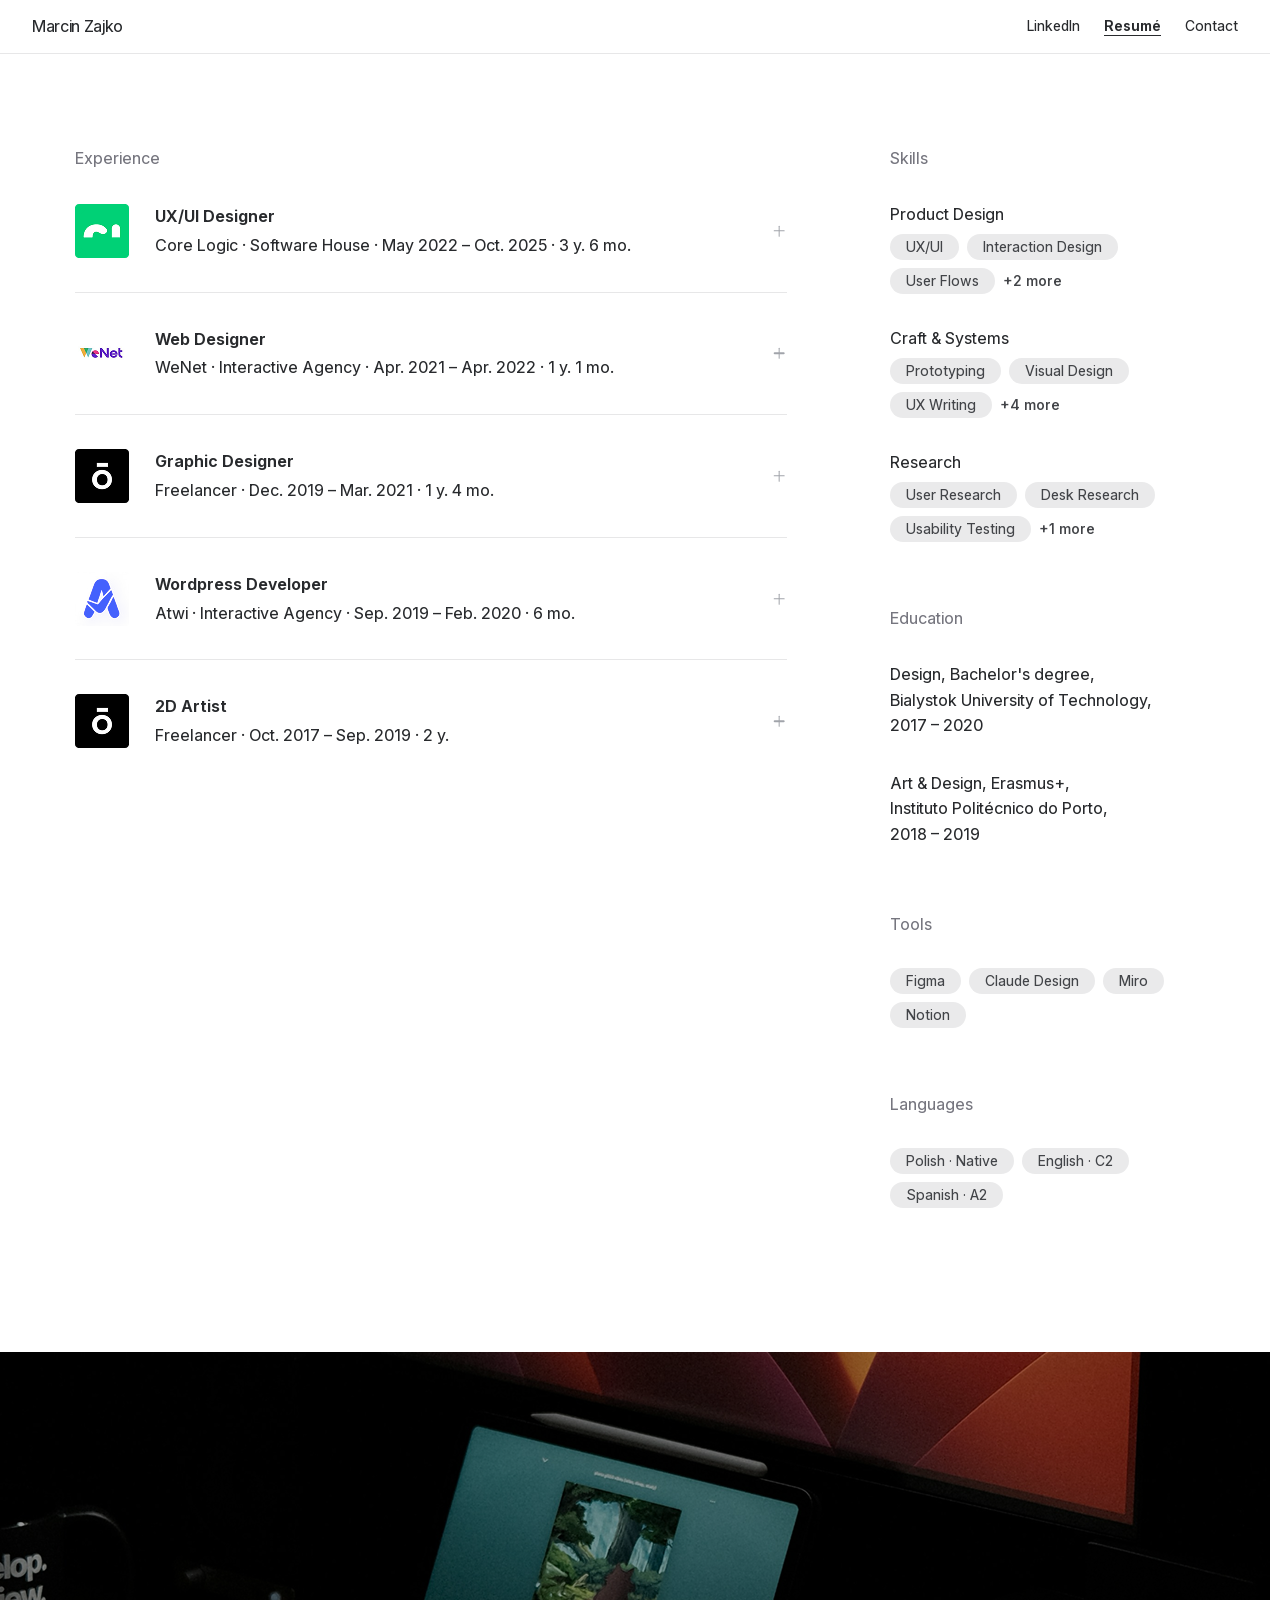
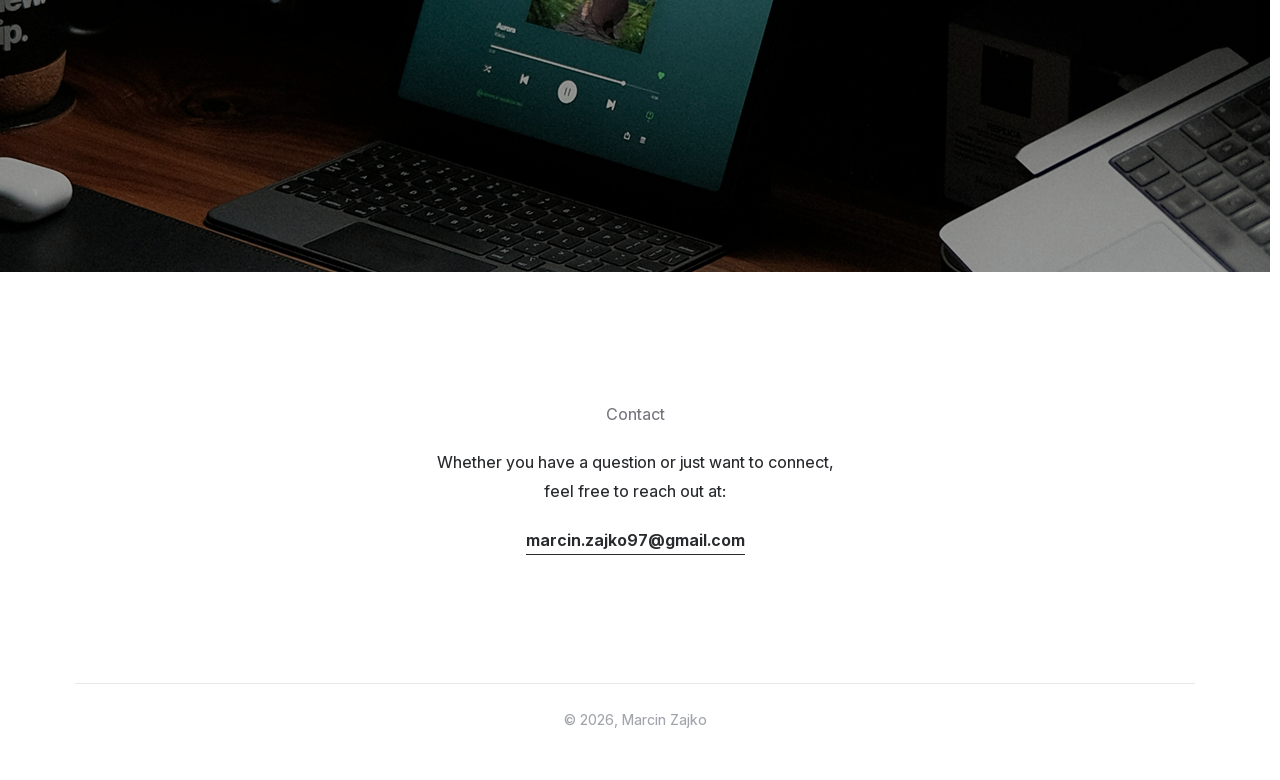
==== resume.html @ 35d675dc "Update navigation and responsive layouts" ====
<!DOCTYPE html>
<html lang="en">
<head>
  <meta charset="UTF-8">
  <meta name="viewport" content="width=device-width, initial-scale=1.0">

  <meta
    name="description"
    content="Experience, skills, and education of Marcin Zajko, UI/UX Designer."
  >

  <title>Resumé | Marcin Zajko</title>

  <link rel="icon" href="assets/favicon/favicon.svg" type="image/svg+xml">
  <link
    rel="preload"
    href="assets/fonts/Inter-Variable.woff2"
    as="font"
    type="font/woff2"
    crossorigin
  >
  <link rel="stylesheet" href="css/styles.css">
</head>

<body class="resume-page">
  <header class="site-header">
    <a class="site-logo" href="index.html">Marcin Zajko</a>

    <button class="site-navigation-toggle" type="button" aria-expanded="false" aria-controls="primary-navigation" aria-label="Open navigation">
      <span aria-hidden="true"></span>
    </button>

    <nav class="site-navigation" id="primary-navigation" aria-label="Main navigation">
      <ul>
        <li>
          <a href="https://www.linkedin.com/in/marcin-zajko-0b20991ba/" target="_blank" rel="noopener">
            <span class="site-navigation__icon site-navigation__icon--external" aria-hidden="true"></span>
            LinkedIn
          </a>
        </li>
        <li>
          <a href="resume.html" aria-current="page">Resumé</a>
        </li>
        <li>
          <a href="#contact">
            Contact
          </a>
        </li>
      </ul>
    </nav>
  </header>

  <main>
    <section class="resume" aria-labelledby="experience-heading">
      <div class="resume__experience">
        <h1 class="resume__section-title" id="experience-heading">Experience</h1>

        <ol class="experience-list">
          <li class="experience-item">
            <button class="experience-item__summary" type="button" aria-expanded="false" aria-controls="experience-corelogic">
              <img class="experience-item__logo" src="assets/images/resume/logo_corelogic.png" alt="" width="54" height="54" aria-hidden="true">
              <span class="experience-item__heading">
                <span class="experience-item__title">UX/UI Designer</span>
                <span class="experience-item__meta">
                  <span>Core Logic ·</span>
                  <span>Software House ·</span>
                  <span>May 2022 –</span>
                  <span>Oct. 2025 ·</span>
                  <span>3 y. 6 mo.</span>
                </span>
              </span>
              <span class="experience-item__toggle-icon" aria-hidden="true"></span>
            </button>
            <div class="experience-item__panel" id="experience-corelogic" hidden>
              <div class="experience-item__panel-content">
                <ul>
                  <li>Designing wireframes, prototypes, user flows based on the requirements.</li>
                  <li>Studying and analysing the behaviour of the users, collecting feedback to find the best areas to improve.</li>
                  <li>Creating, developing and maintaining design systems.</li>
                  <li>Working closely with development team.</li>
                  <li>Consulting projects with product owners and stakeholders.</li>
                </ul>
                <p><span>Apps:</span> Traficar, Express Car Rental, Core Insurance, Tennisphere, SellTool Lite, Core Sharing Business and more</p>
              </div>
            </div>
          </li>
          <li class="experience-item">
            <button class="experience-item__summary" type="button" aria-expanded="false" aria-controls="experience-wenet">
              <img class="experience-item__logo" src="assets/images/resume/logo_wenet.png" alt="" width="54" height="54" aria-hidden="true">
              <span class="experience-item__heading">
                <span class="experience-item__title">Web Designer</span>
                <span class="experience-item__meta">
                  <span>WeNet ·</span>
                  <span>Interactive Agency ·</span>
                  <span>Apr. 2021 –</span>
                  <span>Apr. 2022 ·</span>
                  <span>1 y. 1 mo.</span>
                </span>
              </span>
              <span class="experience-item__toggle-icon" aria-hidden="true"></span>
            </button>
            <div class="experience-item__panel" id="experience-wenet" hidden>
              <div class="experience-item__panel-content">
                <ul>
                  <li>Designing website wireframes and layouts based on client briefs.</li>
                  <li>Creating visual assets and preparing design files for the development team.</li>
                  <li>Collaborating with developers during implementation to ensure consistency across styles, components, and visual elements.</li>
                </ul>
              </div>
            </div>
          </li>
          <li class="experience-item">
            <button class="experience-item__summary" type="button" aria-expanded="false" aria-controls="experience-graphic">
              <img class="experience-item__logo" src="assets/images/resume/logo_freelance.png" alt="" width="54" height="54" aria-hidden="true">
              <span class="experience-item__heading">
                <span class="experience-item__title">Graphic Designer</span>
                <span class="experience-item__meta">
                  <span>Freelancer ·</span>
                  <span>Dec. 2019 –</span>
                  <span>Mar. 2021 ·</span>
                  <span>1 y. 4 mo.</span>
                </span>
              </span>
              <span class="experience-item__toggle-icon" aria-hidden="true"></span>
            </button>
            <div class="experience-item__panel" id="experience-graphic" hidden>
              <div class="experience-item__panel-content">
                <ul>
                  <li>Designing website wireframes, visual identities, and marketing materials for clients.</li>
                  <li>Translating client requirements into creative and functional design solutions.</li>
                  <li>Presenting design concepts, gathering feedback, and refining final deliverables.</li>
                </ul>
                <p><span>Clients:</span> Adcraft, Only Comfort, Elmax, Untype, Better Vision Agency, ESN and more</p>
              </div>
            </div>
          </li>
          <li class="experience-item">
            <button class="experience-item__summary" type="button" aria-expanded="false" aria-controls="experience-wordpress">
              <img class="experience-item__logo" src="assets/images/resume/logo_atwi.png" alt="" width="54" height="54" aria-hidden="true">
              <span class="experience-item__heading">
                <span class="experience-item__title">Wordpress Developer</span>
                <span class="experience-item__meta">
                  <span>Atwi ·</span>
                  <span>Interactive Agency ·</span>
                  <span>Sep. 2019 –</span>
                  <span>Feb. 2020 ·</span>
                  <span>6 mo.</span>
                </span>
              </span>
              <span class="experience-item__toggle-icon" aria-hidden="true"></span>
            </button>
            <div class="experience-item__panel" id="experience-wordpress" hidden>
              <div class="experience-item__panel-content">
                <ul>
                  <li>Designing and developing responsive websites using WordPress.</li>
                  <li>Customizing website layouts and functionality based on project requirements.</li>
                  <li>Collaborating with team members to deliver functional and visually consistent websites.</li>
                </ul>
              </div>
            </div>
          </li>
          <li class="experience-item">
            <button class="experience-item__summary" type="button" aria-expanded="false" aria-controls="experience-artist">
              <img class="experience-item__logo" src="assets/images/resume/logo_freelance.png" alt="" width="54" height="54" aria-hidden="true">
              <span class="experience-item__heading">
                <span class="experience-item__title">2D Artist</span>
                <span class="experience-item__meta">
                  <span>Freelancer ·</span>
                  <span>Oct. 2017 –</span>
                  <span>Sep. 2019 ·</span>
                  <span>2 y.</span>
                </span>
              </span>
              <span class="experience-item__toggle-icon" aria-hidden="true"></span>
            </button>
            <div class="experience-item__panel" id="experience-artist" hidden>
              <div class="experience-item__panel-content">
                <ul>
                  <li>Creating 2D illustrations and visual assets from initial concepts to final artwork.</li>
                  <li>Working directly with clients to understand project requirements and creative direction.</li>
                  <li>Presenting concepts, collecting feedback, and refining artwork throughout the creative process.</li>
                </ul>
                <p><span>Clients:</span> PARRO Super rockets, Bajkowa.TV and more</p>
              </div>
            </div>
          </li>
        </ol>
      </div>

      <aside class="resume__sidebar" aria-label="Professional details">
        <section>
          <h2 class="resume__section-title">Skills</h2>

          <div class="resume__skill-group">
            <h3>Product Design</h3>
            <ul class="tag-list">
              <li>UX/UI</li>
              <li>Interaction Design</li>
              <li>User Flows</li>
              <li id="product-design-more-1" hidden>Journey Mapping</li>
              <li id="product-design-more-2" hidden>Multi-Platform Design</li>
              <li class="tag-list__more">
                <button
                  type="button"
                  aria-expanded="false"
                  aria-controls="product-design-more-1 product-design-more-2"
                >+2 more</button>
              </li>
            </ul>
          </div>

          <div class="resume__skill-group">
            <h3>Craft &amp; Systems</h3>
            <ul class="tag-list">
              <li>Prototyping</li>
              <li>Visual Design</li>
              <li>UX Writing</li>
              <li id="craft-systems-more-1" hidden>Accessibility</li>
              <li id="craft-systems-more-2" hidden>Information Architecture</li>
              <li id="craft-systems-more-3" hidden>Design Systems</li>
              <li id="craft-systems-more-4" hidden>AI-Assisted Design</li>
              <li class="tag-list__more">
                <button
                  type="button"
                  aria-expanded="false"
                  aria-controls="craft-systems-more-1 craft-systems-more-2 craft-systems-more-3 craft-systems-more-4"
                >+4 more</button>
              </li>
            </ul>
          </div>

          <div class="resume__skill-group">
            <h3>Research</h3>
            <ul class="tag-list">
              <li>User Research</li>
              <li>Desk Research</li>
              <li>Usability Testing</li>
              <li id="research-more-1" hidden>A/B Testing</li>
              <li class="tag-list__more">
                <button
                  type="button"
                  aria-expanded="false"
                  aria-controls="research-more-1"
                >+1 more</button>
              </li>
            </ul>
          </div>
        </section>

        <section>
          <h2 class="resume__section-title">Education</h2>
          <p>Design, Bachelor's degree,<br>Bialystok University of Technology,<br>2017 – 2020</p>
          <p>Art &amp; Design, Erasmus+,<br>Instituto Politécnico do Porto,<br>2018 – 2019</p>
        </section>

        <section>
          <h2 class="resume__section-title">Tools</h2>
          <ul class="tag-list">
            <li>Figma</li>
            <li>Claude Design</li>
            <li>Miro</li>
            <li>Notion</li>
          </ul>
        </section>

        <section>
          <h2 class="resume__section-title">Languages</h2>
          <ul class="tag-list">
            <li>Polish · Native</li>
            <li>English · C2</li>
            <li>Spanish · A2</li>
          </ul>
        </section>
      </aside>
    </section>

    <figure class="resume-image">
      <img
        src="assets/images/resume/img_resume.png"
        alt="Designer workspace with a tablet and laptop"
        width="1920"
        height="520"
        loading="lazy"
      >
    </figure>

    <section class="contact" id="contact" aria-labelledby="contact-heading">
      <p class="contact__label" id="contact-heading">Contact</p>
      <p>Whether you have a question or just want to connect, feel free to reach out at:</p>
      <a href="mailto:marcin.zajko97@gmail.com">marcin.zajko97@gmail.com</a>
    </section>
  </main>

  <footer class="site-footer">
    <p>© 2026, Marcin Zajko</p>
  </footer>

  <script src="js/main.js" defer></script>
</body>
</html>
---- css/styles.css ----
@import "reset.css";
@import "font.css";
@import "variables.css";

html {
  font-family: var(--font-family-sans);
  scroll-behavior: smooth;
  scrollbar-gutter: stable;
  scrollbar-color: var(--scrollbar-thumb) var(--scrollbar-track);
  scrollbar-width: thin;
}

html::-webkit-scrollbar {
  width: 6px;
}

html::-webkit-scrollbar:hover {
  width: 8px;
}

html::-webkit-scrollbar-track {
  background: var(--scrollbar-track);
}

html::-webkit-scrollbar-thumb {
  background: var(--scrollbar-thumb);
}

html::-webkit-scrollbar-button {
  display: none;
  width: 0;
  height: 0;
}

body {
  font-size: var(--size-16);
  font-weight: var(--font-weight-regular);
  line-height: 1.80;
  color: var(--ink);
  background: var(--white);
  -webkit-font-smoothing: antialiased;
}

p {
  font-weight: var(--font-weight-paragraph);
}

strong {
  font-weight: var(--font-weight-bold);
}

@media (min-width: 1200px) {
  body {
    zoom: 1;
  }
}

a:focus-visible {
  outline: var(--size-3) solid var(--black);
  outline-offset: var(--size-4);
  border-radius: 2px;
}

.site-header {
  position: sticky;
  top: 0;
  z-index: 10;
  display: flex;
  align-items: center;
  justify-content: space-between;
  min-height: 54px;
  padding: var(--size-12) var(--size-32);
  border-bottom: var(--size-1) solid var(--line);
  background: var(--header-background);
  transition: transform 250ms ease-in-out;
}

.site-header.is-scroll-hidden {
  transform: translateY(-100%);
}

.site-header.is-scroll-visible {
  transform: translateY(0);
}

.site-logo {
  font-weight: var(--font-weight-regular);
  letter-spacing: -0.02em;
}

.site-navigation-toggle {
  display: none;
  place-items: center end;
  width: var(--size-40);
  height: var(--size-40);
  padding: 0;
  border: 0;
  color: var(--resume-tag-text);
  background: transparent;
  cursor: pointer;
}

.site-navigation-toggle > span {
  width: var(--size-16);
  height: var(--size-16);
  background: currentColor;
  transform: rotate(0deg);
  transform-origin: center;
  mask: url("../assets/icons/icon_hamburger.svg") center / contain no-repeat;
  -webkit-mask: url("../assets/icons/icon_hamburger.svg") center / contain no-repeat;
  transition: transform 280ms cubic-bezier(0.34, 1.35, 0.64, 1);
}

.site-navigation-toggle[aria-expanded="true"] > span {
  transform: rotate(180deg);
  mask-image: url("../assets/icons/icon_cancel.svg");
  -webkit-mask-image: url("../assets/icons/icon_cancel.svg");
}

.site-navigation-toggle:focus-visible {
  outline: var(--size-3) solid currentColor;
  outline-offset: var(--size-4);
  border-radius: var(--size-4);
}

.site-navigation ul,
.project-details {
  display: flex;
  flex-wrap: wrap;
  gap: 8px var(--size-24);
  padding: 0;
  margin: 0;
  list-style: none;
}

.site-navigation ul,
.site-navigation li {
  align-items: center;
}

.site-navigation li {
  display: flex;
}

.site-navigation a {
  position: relative;
  display: inline-flex;
  align-items: center;
  min-height: 23px;
  color: var(--ink);
  font-size: var(--size-14);
  font-weight: var(--font-weight-regular);
  line-height: 1.6;
  transition: color 180ms ease;
}

.site-navigation__icon {
  position: absolute;
  top: 50%;
  left: 0;
  width: var(--size-16);
  height: var(--size-16);
  background: currentColor;
  opacity: 0;
  transform: translate(6px, -50%);
  transition:
    opacity 200ms ease,
    transform 200ms ease;
}

.site-navigation a:has(.site-navigation__icon) {
  padding-left: 22px;
}

.site-navigation__icon--external {
  background: currentColor;
  mask: url("../assets/icons/icon_external.svg") center / contain no-repeat;
  -webkit-mask: url("../assets/icons/icon_external.svg") center / contain no-repeat;
}

.site-navigation a:focus-visible .site-navigation__icon {
  opacity: 1;
  transform: translate(0, -50%);
}

@media (hover: hover) and (pointer: fine) {
  .site-navigation a:hover .site-navigation__icon {
    opacity: 1;
    transform: translate(0, -50%);
  }

  .site-navigation:has(a:hover) a:not(:hover) {
    color: var(--resume-tag-text);
  }

  .case-study-page .site-navigation:has(a:hover) a:not(:hover) {
    color: var(--text-on-color-muted);
  }
}

.site-navigation a:hover {
  color: var(--black);
}

.site-navigation a[aria-current="page"] {
  font-weight: var(--font-weight-medium);
  text-decoration: underline;
  text-decoration-thickness: var(--size-1);
  text-underline-offset: var(--size-4);
}

.case-study-page .site-header {
  position: fixed;
  top: 0;
  left: 0;
  width: 100%;
  border-bottom-color: var(--line-on-color);
  color: var(--white);
  background: transparent;
}

.case-study-page .site-header.is-scroll-nav {
  background: var(--project-navigation);
}

.case-study-page .site-header.is-scroll-nav.is-scroll-hero {
  background: transparent;
}

.case-study-page .site-navigation-toggle {
  color: var(--white);
}

.case-study-page .site-navigation a,
.case-study-page .site-navigation a:hover {
  color: var(--white);
}

.case-study-page .site-header a:focus-visible {
  outline-color: var(--black);
}

.about {
  display: grid;
  grid-template-columns: minmax(0, 1.15fr) minmax(280px, 0.85fr);
  align-items: center;
  gap: clamp(var(--size-40), 8vw, var(--size-112));
  width: min(var(--content-width), calc(100% - var(--size-48)));
  height: 748px;
  margin: 0 auto;
  padding: var(--size-96) 0;
}

.about__content {
  max-width: 480px;
}

.about h1 {
  margin-bottom: var(--size-32);
  font-size: clamp(44px, 7vw, 80px);
  line-height: 1.02;
  letter-spacing: -0.055em;
}

.about__content p {
  margin-bottom: var(--size-18);
}

.about__lead {
  font-size: clamp(var(--size-20), 2.3vw, 26px);
  line-height: 1.45;
  letter-spacing: -0.025em;
}

.about__image {
  justify-self: end;
  height: 556px;
  max-width: 424px;
}

.about__image img {
  width: 100%;
  height: 100%;
  object-fit: cover;
}

.resume {
  display: grid;
  grid-template-columns: minmax(0, 2.1fr) minmax(240px, 0.9fr);
  gap: clamp(var(--size-64), 8vw, var(--size-112));
  width: min(var(--content-width), calc(100% - var(--size-48)));
  margin: 0 auto;
  padding: 92px 0 144px;
}

.resume__section-title {
  margin-bottom: var(--size-32);
  color: var(--label);
  font-size: var(--size-16);
  font-weight: var(--font-weight-regular);
  line-height: 1.5;
}

.experience-list,
.tag-list {
  padding: 0;
  margin: 0;
  list-style: none;
}

.resume__experience > .resume__section-title {
  margin-bottom: 0;
}

.experience-item {
  border-bottom: var(--size-1) solid var(--line);
}

.experience-item:last-child {
  border-bottom: 0;
}

.experience-item__summary {
  display: grid;
  grid-template-columns: var(--size-56) minmax(0, 1fr) var(--size-16);
  align-items: center;
  gap: var(--size-24);
  width: 100%;
  padding: var(--size-32) 0;
  border: 0;
  color: var(--ink);
  background: transparent;
  font: inherit;
  text-align: left;
  cursor: pointer;
}

.experience-item__summary[aria-expanded="true"] {
  padding-bottom: 0;
}

.experience-item__summary:focus-visible {
  outline: var(--size-3) solid var(--black);
  outline-offset: var(--size-4);
}

.experience-item__heading,
.experience-item__heading > span {
  display: block;
}

.experience-item__heading {
  transition: color 180ms ease, transform 100ms cubic-bezier(0.4, 0, 1, 1);
}

.experience-item__title {
  font-weight: var(--font-weight-bold);
}

.experience-item__heading .experience-item__meta {
  display: flex;
  flex-wrap: wrap;
  gap: 0 var(--size-4);
  min-width: 0;
}

.experience-item__meta > span {
  white-space: nowrap;
}

.resume__sidebar h3 {
  color: var(--ink);
  font-size: var(--size-16);
  font-weight: var(--font-weight-regular);
  line-height: 1.5;
}

.experience-item p,
.resume__sidebar p {
  color: var(--ink);
  line-height: 1.6;
}

.experience-item__toggle-icon {
  position: relative;
  width: var(--size-16);
  height: var(--size-16);
  color: var(--footer-text);
  transform: rotate(0deg) scale(1);
  transform-origin: center;
  transition:
    color 180ms ease,
    transform 300ms cubic-bezier(0.34, 1.45, 0.64, 1);
}

.experience-item__toggle-icon::before,
.experience-item__toggle-icon::after {
  position: absolute;
  top: 50%;
  left: 50%;
  width: 10.67px;
  height: 1.33px;
  border-radius: 1px;
  background: currentColor;
  content: "";
  transform: translate(-50%, -50%);
}

.experience-item__toggle-icon::after {
  transform: translate(-50%, -50%) rotate(90deg);
  transition: transform 300ms cubic-bezier(0.34, 1.45, 0.64, 1);
}

.experience-item__summary:hover .experience-item__toggle-icon,
.experience-item__summary:focus-visible .experience-item__toggle-icon {
  color: var(--resume-tag-text);
}

.experience-item__summary[aria-expanded="true"] .experience-item__toggle-icon {
  color: var(--resume-tag-text);
  transform: rotate(180deg) scale(1);
}

.experience-item__summary[aria-expanded="true"] .experience-item__toggle-icon::after {
  transform: translate(-50%, -50%) rotate(0deg);
}

.experience-item__logo {
  width: var(--size-54);
  height: var(--size-54);
  object-fit: contain;
  transition: transform 100ms cubic-bezier(0.4, 0, 1, 1);
}

.experience-item__summary:hover .experience-item__logo,
.experience-item__summary:hover .experience-item__heading {
  transform: translateX(var(--size-12));
  transition-duration: 300ms;
  transition-timing-function: cubic-bezier(0.2, 0.7, 0.2, 1);
}

.experience-item__summary:hover .experience-item__heading {
  color: var(--project-navigation);
}

.experience-item__panel {
  overflow: hidden;
  transition: height 280ms cubic-bezier(0.2, 0.7, 0.2, 1);
}

.experience-item__panel-content {
  padding: var(--size-20) var(--size-40) var(--size-32) 80px;
}

.experience-item__panel[hidden] {
  display: none;
}

.experience-item__panel ul {
  padding: 0;
  margin: 0;
  list-style: none;
}

.experience-item__panel li {
  line-height: 1.75;
}

.experience-item__panel li::before {
  content: "• ";
}

.experience-item__panel p {
  margin-top: var(--size-32);
  line-height: 1.75;
}

.experience-item__panel p span {
  display: block;
  margin-bottom: var(--size-4);
}

.resume__sidebar {
  display: flex;
  flex-direction: column;
  gap: var(--size-64);
}

.resume__sidebar section > p + p {
  margin-top: var(--size-32);
}

.resume__skill-group + .resume__skill-group {
  margin-top: var(--size-32);
}

.resume__skill-group h3 {
  margin-bottom: 8px;
}

.tag-list {
  display: flex;
  flex-wrap: wrap;
  gap: 8px;
}

.tag-list li {
  display: inline-flex;
  flex: 0 0 auto;
  align-items: center;
  height: 26px;
  padding: 2px var(--size-16);
  border-radius: var(--size-20);
  color: var(--resume-tag-text);
  background: var(--resume-tag-background);
  font-size: var(--size-14);
  font-weight: var(--font-weight-regular);
  line-height: var(--size-24);
}

.tag-list li[hidden] {
  display: none;
}

.tag-list li.tag-list__more {
  height: 26px;
  padding-right: 0;
  padding-left: 0;
  color: var(--resume-tag-text);
  background: transparent;
  font-weight: var(--font-weight-semibold);
}

.tag-list__more button {
  padding: 0;
  border: 0;
  color: inherit;
  background: transparent;
  font: inherit;
  line-height: 26px;
  cursor: pointer;
}

.tag-list__more button:hover {
  color: var(--resume-more-hover);
}

.resume-image {
  height: 520px;
  margin: 0;
  overflow: hidden;
}

.resume-image img {
  width: 100%;
  height: 100%;
  object-fit: cover;
}

.project-card {
  height: 420px;
  padding: 0 var(--size-24);
  overflow: hidden;
}

.project-card > a,
.case-study-hero {
  display: grid;
  grid-template-columns: minmax(220px, 1fr) minmax(240px, auto);
  align-items: center;
  gap: clamp(var(--size-40), 7vw, var(--size-96));
  max-width: var(--content-width);
  margin: 0 auto;
}

.project-card > a {
  height: 100%;
}

.project-card--traficar,
.case-study-hero--traficar {
  color: var(--white);
  background: var(--traficar);
}

.project-card--readme,
.case-study-hero--readme {
  color: var(--white);
  background: var(--readme);
}

.project-card__content {
  position: relative;
  z-index: 2;
  transition: transform 100ms cubic-bezier(0.4, 0, 1, 1);
}

.project-card:hover .project-card__content {
  transform: translateX(var(--size-24));
  transition: transform 300ms cubic-bezier(0.2, 0.7, 0.2, 1);
}

.project-card__badge {
  display: inline-flex;
  align-items: center;
  gap: 8px;
  width: fit-content;
  padding: var(--size-12) var(--size-24);
  margin-bottom: var(--size-32);
  border: var(--size-1) solid var(--line-on-color);
  border-radius: var(--size-32);
  background: transparent;
  font-size: var(--size-14);
  line-height: var(--size-16);
}

.project-card__badge img {
  flex: 0 0 auto;
  opacity: 0.5;
}

.project-card__badge span {
  opacity: 0.8;
}

.project-card__title {
  line-height: 0;
}

.project-card__logo {
  width: auto;
  max-width: 100%;
  height: auto;
}

.project-card__meta {
  margin-top: 42px;
  color: var(--project-card-meta);
  font-size: var(--size-20);
  line-height: 1.5;
}

.project-card__image {
  position: relative;
  align-self: end;
  justify-self: end;
  max-width: 100%;
}

.project-card--traficar .project-card__image {
  width: 449px;
  aspect-ratio: 449 / 383;
}

.project-card--readme .project-card__image {
  width: 467px;
  aspect-ratio: 467 / 394;
}

.project-card__mockup {
  position: absolute;
  right: 0;
  bottom: 0;
  z-index: 1;
  display: block;
  width: 100%;
  max-width: 100%;
  height: auto;
  max-height: 520px;
  object-fit: contain;
  transition: transform 180ms ease-out;
}

.project-card__background {
  position: absolute;
  top: 50%;
  z-index: 0;
  max-width: none;
  height: auto;
  pointer-events: none;
  transform: translateY(-50%);
}

.project-card--traficar .project-card__background {
  left: calc(-21.38% - var(--size-64));
  width: 42.76%;
}

.project-card--readme .project-card__background {
  top: calc(50% - var(--size-24));
  right: var(--size-64);
  width: 171.1%;
}

.project-card:hover .project-card__mockup {
  transform: translateX(calc(var(--size-4) * -1));
}

.case-study-hero {
  grid-template-columns: minmax(0, 0.8fr) minmax(320px, 1.2fr);
  max-width: none;
  min-height: min(720px, calc(100vh - var(--size-64)));
  padding: clamp(var(--size-64), 9vw, var(--size-120)) max(var(--size-24), calc((100% - var(--content-width)) / 2));
}

.case-study-hero h1 {
  margin-bottom: var(--size-28);
  font-size: clamp(56px, 9vw, var(--size-112));
  line-height: 0.95;
  letter-spacing: -0.06em;
}

.case-study-hero__content > p {
  margin-bottom: var(--size-12);
  opacity: 0.78;
}

.case-study-hero > img {
  justify-self: end;
  width: 100%;
  max-height: var(--size-560);
  object-fit: contain;
}

.case-study-hero--traficar,
.case-study-hero--readme {
  position: relative;
  display: block;
  height: 558px;
  min-height: 558px;
  padding: 0;
  overflow: visible;
  overflow-x: clip;
}

.case-study-hero--traficar .case-study-hero__content,
.case-study-hero--readme .case-study-hero__content {
  position: absolute;
  top: 236px;
  left: max(var(--size-24), calc((100% - 1148px) / 2));
  z-index: 2;
  width: min(505px, calc(100% - var(--size-48)));
}

.case-study-hero--traficar .case-study-hero__content > p,
.case-study-hero--readme .case-study-hero__content > p {
  margin: 0;
  color: var(--white);
  font-size: var(--size-24);
  line-height: 1.2;
  opacity: 0.4;
}

.case-study-hero--traficar h1,
.case-study-hero--readme h1 {
  height: 102px;
  margin: var(--size-24) 0 0;
  line-height: 0;
}

.case-study-hero--traficar h1 img,
.case-study-hero--readme h1 img {
  width: 372px;
  max-width: 100%;
  height: auto;
}

.case-study-hero--traficar .project-details,
.case-study-hero--readme .project-details {
  gap: 0;
  flex-wrap: nowrap;
  width: max-content;
  margin-top: var(--size-32);
  max-width: none;
  overflow-x: auto;
  color: var(--white);
  scrollbar-width: none;
  white-space: nowrap;
}

.case-study-hero--traficar .project-details::-webkit-scrollbar,
.case-study-hero--readme .project-details::-webkit-scrollbar {
  display: none;
}

.case-study-hero--traficar .project-details li,
.case-study-hero--readme .project-details li {
  display: inline-flex;
  align-items: center;
  gap: 6px;
  line-height: 24px;
}

.case-study-hero--traficar .project-details li img {
  flex: 0 0 24px;
  width: 24px;
  height: 24px;
  opacity: 1;
}

.case-study-hero--traficar .project-details li:not(:last-child)::after,
.case-study-hero--readme .project-details li:not(:last-child)::after {
  width: var(--size-4);
  height: var(--size-4);
  border-radius: 50%;
  background: var(--line-on-color);
  content: "";
  flex: 0 0 var(--size-4);
  margin: 0 var(--size-24);
}

.case-study-hero__decoration {
  position: absolute;
  top: 130px;
  left: calc(50% + clamp(var(--size-48), 14vw, 220px));
  z-index: 1;
  width: 285px;
  max-width: none;
  height: 384px;
  pointer-events: none;
  transform: translateX(-50%) scale(0.75);
  transform-origin: center top;
}

.case-study-hero--traficar .case-study-hero__mockup {
  position: absolute;
  top: 96px;
  right: max(var(--size-24), calc((100% - 1398px) / 2));
  z-index: 2;
  width: 580px;
  max-width: none;
  height: auto;
  max-height: none;
  object-fit: contain;
}

.case-study-hero--readme .case-study-hero__lines {
  position: absolute;
  top: 91px;
  left: 50%;
  z-index: 1;
  width: 1451px;
  max-width: none;
  height: 467px;
  max-height: none;
  pointer-events: none;
  transform: translateX(-50%);
}

.case-study-hero--readme .case-study-hero__mockup {
  position: absolute;
  top: 126px;
  right: max(var(--size-24), calc((100% - (var(--content-width) + var(--size-28))) / 2));
  z-index: 2;
  width: 534px;
  max-width: none;
  height: auto;
  max-height: none;
  object-fit: contain;
}

.project-details {
  color: var(--text-on-color-muted);
}

.project-details li:not(:last-child)::after {
  content: "·";
  margin-left: var(--size-24);
}

.case-study-introduction {
  display: grid;
  grid-template-columns: repeat(3, minmax(0, 1fr));
  max-width: var(--content-width);
  margin: 0 auto;
  padding: clamp(var(--size-64), 9vw, var(--size-112)) var(--size-24);
}

.case-study-introduction article {
  padding: 0 var(--size-40);
  border-left: var(--size-1) solid var(--line);
}

.case-study-introduction article:first-child {
  padding-left: 0;
  border-left: 0;
}

.case-study-introduction article:last-child {
  padding-right: 0;
}

.case-study-introduction h2 {
  margin-bottom: var(--size-20);
  font-size: var(--size-18);
  line-height: 1.3;
  letter-spacing: -0.02em;
}

.case-study-introduction p {
  margin-bottom: 0;
  color: var(--muted);
}

.case-study-hero--traficar + .case-study-introduction,
.case-study-hero--readme + .case-study-introduction {
  display: block;
  width: min(calc(var(--content-width) + var(--size-28)), calc(100% - var(--size-48)));
  max-width: none;
}

.case-study-hero--traficar + .case-study-introduction {
  padding: 200px 0 0;
}

.case-study-hero--readme + .case-study-introduction {
  padding: 200px 0 148px;
}

.case-study-hero--traficar + .case-study-introduction article,
.case-study-hero--traficar + .case-study-introduction article:first-child,
.case-study-hero--traficar + .case-study-introduction article:last-child,
.case-study-hero--readme + .case-study-introduction article,
.case-study-hero--readme + .case-study-introduction article:first-child,
.case-study-hero--readme + .case-study-introduction article:last-child {
  display: grid;
  grid-template-columns: minmax(220px, 1fr) minmax(0, 2fr);
  align-items: baseline;
  gap: 78px;
  padding: 88px 0;
  border-bottom: var(--size-1) solid var(--line);
  border-left: 0;
}

.case-study-hero--traficar + .case-study-introduction article:first-child,
.case-study-hero--readme + .case-study-introduction article:first-child {
  padding-top: 0;
}

.case-study-hero--traficar + .case-study-introduction article:last-child,
.case-study-hero--readme + .case-study-introduction article:last-child {
  padding-bottom: 0;
  border-bottom: 0;
}

.case-study-hero--traficar + .case-study-introduction h2,
.case-study-hero--readme + .case-study-introduction h2 {
  display: flex;
  align-items: center;
  gap: var(--size-12);
  margin: 0;
  color: var(--label);
  font-size: var(--size-16);
  font-weight: var(--font-weight-regular);
  line-height: 1.8;
  letter-spacing: 0;
}

.case-study-hero--traficar + .case-study-introduction h2::before {
  display: block;
  width: 9px;
  height: 16px;
  background: url("../assets/images/traficar/rec_mark_traficar.svg") center / contain no-repeat;
  content: "";
  flex: 0 0 9px;
}

.case-study-hero--readme + .case-study-introduction h2::before {
  display: block;
  width: 9px;
  height: 16px;
  background: url("../assets/images/readme/rec_mark_readme.svg") center / contain no-repeat;
  content: "";
  flex: 0 0 9px;
}

.case-study-hero--traficar + .case-study-introduction p,
.case-study-hero--readme + .case-study-introduction p {
  color: var(--ink);
}

.case-study-image {
  width: 100%;
  height: auto;
  margin-top: 148px;
}

.readme-process__timeline {
  width: min(calc(var(--content-width) + var(--size-28)), calc(100% - var(--size-48)));
  max-width: none;
  margin: 0 auto;
  padding: var(--size-96) 0 var(--size-120);
  text-align: center;
}

.readme-process__timeline h2,
.readme-subsection > h3 {
  width: 360px;
  max-width: 100%;
  min-width: 0;
  padding: 9px var(--size-24);
  margin: 0 auto;
  border-radius: var(--size-24);
  color: var(--white);
  background: var(--readme);
  font-size: var(--size-16);
  font-weight: var(--font-weight-medium);
  line-height: 1.4;
  text-align: center;
}

.readme-process__timeline ol {
  display: grid;
  grid-template-columns: repeat(4, minmax(0, 1fr));
  gap: var(--size-48);
  padding: 0;
  margin: var(--size-64) 0 0;
  list-style: none;
}

.readme-process__timeline li {
  display: flex;
  flex-direction: column;
  align-items: center;
  color: var(--muted);
}

.readme-process__timeline li::before {
  display: grid;
  width: 140px;
  height: 140px;
  margin-bottom: var(--size-20);
  border-radius: 50%;
  background-color: var(--readme-surface);
  background-position: center;
  background-repeat: no-repeat;
  background-size: 42px;
  content: "";
}

.readme-process__timeline li:nth-child(1)::before {
  background-image: url("../assets/images/readme/discover.svg");
}

.readme-process__timeline li:nth-child(2)::before {
  background-image: url("../assets/images/readme/define.svg");
}

.readme-process__timeline li:nth-child(3)::before {
  background-image: url("../assets/images/readme/ideate.svg");
}

.readme-process__timeline li:nth-child(4)::before {
  background-image: url("../assets/images/readme/design.svg");
}

.readme-process__timeline li span {
  margin-bottom: var(--size-12);
  font-size: var(--size-14);
}

.readme-process__timeline li strong {
  width: 100%;
  padding: 6px var(--size-16);
  border-radius: var(--size-24);
  color: var(--readme);
  background: var(--readme-surface);
  font-size: var(--size-16);
  line-height: 1.5;
}

.readme-phase__header {
  display: flex;
  align-items: center;
  justify-content: space-between;
  min-height: 184px;
  padding: var(--size-48)
    max(
      var(--size-24),
      calc((100% - (var(--content-width) + var(--size-28))) / 2)
    );
  color: var(--white);
  background-color: var(--readme);
  background-image: url("../assets/images/readme/section_bg.png");
  background-position: center;
  background-size: cover;
}

.readme-phase__header > div,
.readme-phase__header > p {
  display: flex;
  align-items: center;
}

.readme-phase__header > div {
  gap: var(--size-24);
}

.readme-phase__header > div > img {
  flex: 0 0 45px;
  filter: brightness(0) invert(1);
}

.readme-phase__header h2 {
  font-size: var(--size-24);
  line-height: 1.3;
}

.readme-phase__header > p {
  gap: var(--size-16);
  margin: 0;
  font-size: var(--size-14);
  font-weight: var(--font-weight-medium);
}

.readme-phase__header > p span {
  width: var(--size-40);
  height: var(--size-1);
  background: rgba(255, 255, 255, 0.4);
}

.readme-phase__content {
  width: min(calc(var(--content-width) + var(--size-28)), calc(100% - var(--size-48)));
  max-width: none;
  margin: 0 auto;
  padding: var(--size-112) 0 144px;
}

.readme-subsection + .readme-subsection {
  margin-top: var(--size-120);
}

.readme-subsection > h3 {
  margin-bottom: var(--size-48);
}

.readme-subsection__intro {
  max-width: 720px;
  margin: 0 auto var(--size-48);
  color: var(--muted);
  text-align: center;
}

.readme-subsection__intro p + p {
  margin-top: var(--size-16);
}

.readme-stat-grid {
  display: grid;
  grid-template-columns: repeat(2, minmax(0, 1fr));
  gap: var(--size-24);
  max-width: none;
  margin: 0 auto;
}

.readme-stat-grid article,
.readme-research-grid > article {
  display: flex;
  flex-direction: column;
  justify-content: center;
  min-height: 230px;
  padding: var(--size-64);
  border-radius: 8px;
  background: var(--readme-surface);
  text-align: center;
}

.readme-stat-grid strong {
  margin-bottom: var(--size-20);
  color: var(--readme);
  font-size: clamp(var(--size-24), 3vw, var(--size-32));
  line-height: 1.2;
}

.readme-stat-grid p,
.readme-source {
  color: var(--muted);
}

.readme-stat-grid p {
  margin: 0;
  font-size: var(--readme-text-m-size);
}

.readme-source {
  margin: var(--size-32) auto 0;
  font-size: var(--size-14);
  text-align: center;
}

.readme-competitors {
  display: grid;
  grid-template-columns: repeat(2, minmax(0, 1fr));
  gap: var(--size-12) var(--size-48);
  max-width: 720px;
  padding: 0;
  margin: 0 auto;
  list-style: none;
}

.readme-competitors li {
  display: flex;
  align-items: center;
  justify-content: space-between;
  gap: var(--size-16);
  min-height: 56px;
  padding: var(--size-12) var(--size-16);
}

.readme-competitors strong {
  color: var(--readme-paragraph);
}

.readme-competitors span {
  color: var(--muted);
  font-size: var(--size-14);
  white-space: nowrap;
}

.readme-competitors > li > span:last-child {
  display: inline-flex;
  align-items: center;
  gap: 8px;
}

.readme-competitors > li > span:last-child img {
  flex: 0 0 16px;
  width: 16px;
  height: 16px;
}

.readme-competitor__name {
  display: inline-flex;
  align-items: center;
  gap: var(--size-12);
}

.readme-competitor__name img {
  flex: 0 0 44px;
}

.readme-detailed-visual {
  margin: var(--size-48) 0 0;
  overflow-x: auto;
}

.readme-detailed-visual:focus-visible {
  outline: var(--size-3) solid var(--black);
  outline-offset: var(--size-4);
}

.readme-detailed-visual img {
  display: block;
  width: 100%;
  height: auto;
}

.readme-research-grid {
  display: grid;
  grid-template-columns: repeat(3, minmax(0, 1fr));
  gap: var(--size-24);
}

.readme-research-grid > article {
  justify-content: flex-start;
  padding-top: var(--size-32);
  padding-bottom: var(--size-48);
}

.readme-research-grid h4 {
  display: flex;
  color: var(--readme-paragraph);
  flex-direction: column;
  font-size: var(--size-16);
  font-weight: var(--font-weight-regular);
  line-height: 1.6;
}

.readme-research-grid h4::after {
  display: block;
  width: 16px;
  height: 14px;
  margin: var(--size-12) auto 0;
  background: url("../assets/images/readme/triangle.svg") center / contain no-repeat;
  content: "";
}

.readme-research-grid > article > img {
  width: auto;
  max-width: 100%;
  height: 160px;
  margin: 0 auto;
  object-fit: contain;
}

.readme-research-grid ol {
  padding: 0;
  margin: 0;
  color: var(--readme-paragraph);
  font-weight: var(--font-weight-medium);
  list-style-position: inside;
}

.readme-personas {
  display: grid;
  gap: var(--size-48);
  padding-top: var(--size-48);
}

.readme-persona {
  display: grid;
  gap: var(--size-12);
  color: var(--readme-paragraph);
}

.readme-persona__summary,
.readme-persona__details {
  padding: var(--size-64);
  border-radius: 8px;
  background: var(--readme-surface);
}

.readme-persona__summary {
  position: relative;
  display: grid;
  grid-template-columns: minmax(0, 1.6fr) minmax(260px, 1fr);
  align-items: end;
  gap: var(--size-48);
  min-height: 300px;
  overflow: visible;
}

.readme-persona__image {
  position: absolute;
  top: auto;
  right: var(--size-48);
  bottom: 0;
  z-index: 1;
  width: auto;
  max-width: 100%;
  height: calc(100% + var(--size-64));
  object-fit: contain;
}

.readme-persona__summary > div,
.readme-persona__summary > dl {
  grid-column: 1;
}

.readme-persona:nth-child(even) .readme-persona__summary > div,
.readme-persona:nth-child(even) .readme-persona__summary > dl {
  grid-column: 2;
}

.readme-persona:nth-child(even) .readme-persona__summary {
  grid-template-columns: minmax(260px, 1fr) minmax(0, 1.6fr);
}

.readme-persona:nth-child(even) .readme-persona__image {
  right: auto;
  left: var(--size-48);
}

.readme-persona h4 {
  margin-bottom: var(--size-16);
  font-size: var(--size-20);
  line-height: 1.3;
}

.readme-persona__summary > div > p:last-child {
  color: var(--readme-paragraph);
}

.readme-persona dl {
  display: grid;
  grid-template-columns: repeat(2, minmax(0, 1fr));
  gap: var(--size-16) var(--size-24);
  margin: 0;
}

.readme-persona dl div:last-child {
  grid-column: 1 / -1;
}

.readme-persona dt {
  color: var(--muted);
  font-size: var(--size-14);
}

.readme-persona dd {
  margin: 0;
  font-weight: var(--font-weight-medium);
}

.readme-persona__details {
  display: grid;
  grid-template-columns: repeat(2, minmax(0, 1fr));
  align-items: stretch;
  gap: var(--size-24);
  width: 100%;
  max-width: none;
  margin: 0 auto;
  padding: var(--size-12) 0 42px;
  background: transparent;
  text-align: left;
}

.readme-persona__details > div {
  padding: var(--size-32) var(--size-64);
  border-radius: 8px;
  background: var(--readme-surface);
}

.readme-persona__details h5 {
  margin: 0 0 var(--size-16);
  font-family: var(--font-family-readme);
  font-size: var(--size-16);
  line-height: 1.5;
  font-weight: var(--font-weight-readme-regular);
}

.readme-persona__details ul {
  padding: 0;
  margin: 0;
  color: var(--readme-paragraph);
  font-family: var(--font-family-readme);
  font-size: var(--size-16);
  line-height: 1.5;
  list-style: none;
}

.readme-persona__details li {
  position: relative;
  padding-left: var(--size-16);
}

.readme-persona__details li + li {
  margin-top: 8px;
}

.readme-persona__details li::before {
  position: absolute;
  top: 0;
  left: 0;
  content: "•";
}

.readme-empathy-map {
  position: relative;
  display: grid;
  grid-template-columns: repeat(2, minmax(0, 1fr));
  gap: var(--size-120);
}

.readme-empathy-map::before,
.readme-empathy-map::after {
  position: absolute;
  z-index: 0;
  background: var(--readme-border);
  content: "";
}

.readme-empathy-map::before {
  top: 0;
  bottom: 0;
  left: 50%;
  width: var(--size-1);
  transform: translateX(-50%);
}

.readme-empathy-map::after {
  top: 50%;
  right: 0;
  left: 0;
  height: var(--size-1);
  transform: translateY(-50%);
}

.readme-empathy-map article {
  position: relative;
  z-index: 1;
  padding: var(--size-32);
  background: var(--white);
}

.readme-empathy-map article:nth-of-type(1) {
  grid-column: 1;
  grid-row: 1;
}

.readme-empathy-map article:nth-of-type(2) {
  grid-column: 2;
  grid-row: 1;
}

.readme-empathy-map article:nth-of-type(3) {
  grid-column: 1;
  grid-row: 2;
}

.readme-empathy-map article:nth-of-type(4) {
  grid-column: 2;
  grid-row: 2;
}

.readme-empathy-map h4 {
  width: fit-content;
  min-width: 128px;
  padding: 4px var(--size-16);
  margin: 0 auto var(--size-24);
  border-radius: var(--size-20);
  color: var(--readme);
  background: var(--readme-surface);
  text-align: center;
}

.readme-empathy-map ul {
  display: grid;
  grid-template-columns: repeat(3, minmax(0, 1fr));
  gap: var(--size-12);
  padding: 0;
  margin: 0;
  list-style: none;
}

.readme-empathy-map li {
  display: grid;
  min-height: 124px;
  padding: var(--size-16);
  background: var(--readme-surface);
  color: var(--muted);
  font-size: var(--size-14);
  line-height: 1.55;
  text-align: center;
  place-items: center;
}

.readme-empathy-map__person {
  position: absolute;
  top: 50%;
  left: 50%;
  z-index: 2;
  display: flex;
  flex-direction: column;
  align-items: center;
  width: 164px;
  height: 164px;
  border: var(--size-4) solid var(--readme);
  border-radius: 50%;
  color: var(--readme);
  background: var(--white);
  text-align: center;
  transform: translate(-50%, -50%);
  place-content: center;
}

.readme-empathy-map__person strong {
  max-width: 110px;
  font-size: var(--size-20);
  line-height: 1.2;
}

.readme-empathy-map__person span {
  margin-top: 8px;
  color: var(--muted);
  font-size: var(--size-14);
}

.readme-table-wrap {
  overflow-x: auto;
}

.readme-table-wrap:focus-visible {
  outline: var(--size-3) solid var(--black);
  outline-offset: var(--size-4);
}

.readme-user-stories {
  width: 100%;
  min-width: 760px;
  border-collapse: collapse;
  color: var(--readme-paragraph);
  font-size: var(--size-14);
  line-height: 1.5;
}

.readme-user-stories th,
.readme-user-stories td {
  height: 42px;
  padding: 9px var(--size-16);
  text-align: left;
}

.readme-user-stories th {
  color: var(--muted);
  background: var(--readme-surface);
  font-weight: var(--font-weight-medium);
  text-transform: uppercase;
}

.readme-user-stories tr:nth-child(even) {
  background: var(--readme-surface);
}

.readme-user-stories th:last-child,
.readme-user-stories td:last-child {
  width: 100px;
  text-align: left;
}

.readme-phase__content--design {
  padding-bottom: var(--size-120);
}

.readme-phase__content--design .readme-subsection__intro {
  margin-bottom: var(--size-48);
}

.readme-detailed-visual--flow {
  margin-top: var(--size-64);
  background: var(--white);
}

.readme-detailed-visual--flow img {
  filter: contrast(1.25) saturate(1.08);
}

.readme-detailed-visual--ui {
  background: var(--white);
}

.readme-showcase-video {
  margin: var(--size-64) 0 0;
}

.readme-showcase-video video {
  display: block;
  width: 100%;
  height: auto;
  background: var(--black);
}

.case-study-page--readme .readme-process {
  font-family: var(--font-family-readme);
  font-size: var(--readme-text-m-size);
  font-weight: var(--font-weight-readme-regular);
  line-height: var(--readme-text-line-height);
}

.case-study-page--readme .readme-process p {
  color: var(--readme-paragraph);
  font-weight: var(--font-weight-readme-regular);
}

.case-study-page--readme .readme-process strong {
  font-weight: var(--font-weight-readme-semibold);
}

.case-study-page--readme .readme-process .readme-phase__header > p {
  color: var(--white);
}

.case-study-page--readme .readme-persona h4,
.case-study-page--readme .readme-stat-grid strong,
.case-study-page--readme .readme-empathy-map__person strong {
  font-size: var(--readme-heading-m-size);
  font-weight: var(--font-weight-readme-semibold);
  line-height: var(--readme-heading-line-height);
}

.case-study-page--readme .readme-phase__header h2 {
  font-size: var(--readme-heading-l-size);
  font-weight: var(--font-weight-readme-semibold);
  line-height: var(--readme-heading-line-height);
}

.case-study-page--readme .readme-persona__details h5,
.case-study-page--readme .readme-empathy-map h4 {
  font-size: var(--readme-heading-s-size);
  font-weight: var(--font-weight-readme-semibold);
  line-height: var(--readme-heading-line-height);
}

.case-study-page--readme .readme-process__timeline h2,
.case-study-page--readme .readme-subsection > h3,
.case-study-page--readme .readme-process__timeline li strong,
.case-study-page--readme .readme-competitor__name strong {
  font-size: var(--readme-text-m-size);
  font-weight: var(--font-weight-readme-semibold);
  line-height: var(--readme-text-line-height);
}

.case-study-page--readme .readme-stat-grid p,
.case-study-page--readme .readme-research-grid h4,
.case-study-page--readme .readme-research-grid ol,
.case-study-page--readme .readme-subsection__intro,
.case-study-page--readme .readme-persona__summary > div > p:last-child {
  font-size: var(--readme-text-m-size);
  font-weight: var(--font-weight-readme-regular);
  line-height: var(--readme-text-line-height);
}

.case-study-page--readme .readme-phase__header > p,
.case-study-page--readme .readme-persona dd,
.case-study-page--readme .readme-user-stories th {
  font-size: var(--readme-text-s-size);
  font-weight: var(--font-weight-readme-semibold);
  line-height: var(--readme-text-line-height);
}

.case-study-page--readme .readme-process__timeline li span,
.case-study-page--readme .readme-persona dt,
.case-study-page--readme .readme-persona__details li,
.case-study-page--readme .readme-empathy-map li,
.case-study-page--readme .readme-empathy-map__person span,
.case-study-page--readme .readme-user-stories td {
  font-size: var(--readme-text-s-size);
  font-weight: var(--font-weight-readme-regular);
  line-height: var(--readme-text-line-height);
}

.case-study-page--readme .readme-competitors > li > span:last-child {
  font-weight: var(--font-weight-readme-semibold);
}

.case-study-page--readme .readme-source {
  font-size: var(--readme-text-s-size);
  font-weight: var(--font-weight-readme-semibold);
  line-height: var(--readme-text-xs-line-height);
}

.case-study-page--readme .readme-persona h5,
.case-study-page--readme .readme-persona p,
.case-study-page--readme .readme-persona dt,
.case-study-page--readme .readme-persona dd,
.case-study-page--readme .readme-persona li {
  font-size: var(--size-16);
}

.case-study-page--readme .readme-persona h4 {
  font-size: var(--readme-heading-m-size);
}

.case-study-page--readme .readme-persona__details h5 {
  font-weight: var(--font-weight-readme-regular);
  line-height: 1.5;
}

.case-study-page--readme .readme-persona__details li {
  font-size: var(--size-16);
  line-height: 1.5;
}

.case-study-page--readme .readme-user-stories th,
.case-study-page--readme .readme-user-stories td {
  font-size: var(--size-16);
  line-height: 1.5;
}

.project-navigation {
  display: grid;
  grid-template-columns: repeat(2, minmax(0, 1fr));
  align-items: center;
  gap: var(--size-24);
  height: 348px;
  padding: var(--size-120)
    max(
      var(--size-24),
      calc((100% - (var(--content-width) + var(--size-28))) / 2)
    );
  color: var(--white);
  background: var(--project-navigation);
}

.project-navigation a {
  display: flex;
  flex-direction: column;
  align-items: flex-start;
  justify-content: center;
  gap: var(--size-12);
  width: 100%;
  height: 108px;
  padding: var(--size-28) 42px;
  border: var(--size-1) solid var(--line-on-color);
  border-radius: var(--size-4);
  transition: border-color 180ms ease, background 180ms ease;
}

.project-navigation a:hover {
  border-width: 1.8px;
  border-color: var(--project-navigation-hover);
  background: transparent;
}

.project-navigation a:hover .project-navigation__direction,
.project-navigation a:hover .project-navigation__direction > span {
  color: var(--project-navigation-hover);
}

.project-navigation a:hover .project-navigation__project {
  color: #CACCCE;
}

.project-navigation a:hover .project-navigation__direction img {
  filter: brightness(0) invert(1);
}

.project-navigation__project {
  color: var(--footer-text);
  font-size: var(--size-14);
  line-height: 1.4;
}

.project-navigation__direction {
  display: inline-flex;
  align-items: center;
  gap: 8px;
  color: var(--text-on-color);
  font-size: var(--size-16);
  font-weight: var(--font-weight-medium);
  line-height: 1.5;
}

.project-navigation__direction img {
  flex: 0 0 24px;
  width: 24px;
  height: 24px;
}

.project-navigation__link--previous {
  grid-column: 1;
}

.project-navigation__link--next {
  grid-column: 2;
  align-items: flex-end !important;
}

.contact {
  max-width: 528px;
  margin: 0 auto;
  padding: clamp(var(--size-64), 10vw, 128px) var(--size-24);
  text-align: center;
}

.contact p {
  max-width: 420px;
  margin: 0 auto var(--size-20);
  color: var(--ink);
}

.contact p.contact__label {
  color: var(--label);
}

.contact > a {
  position: relative;
  display: inline-block;
  color: var(--ink);
  font-size: inherit;
  font-weight: var(--font-weight-bold);
  line-height: inherit;
  text-decoration: none;
}

.contact > a::after {
  position: absolute;
  right: 0;
  bottom: 0;
  left: 0;
  height: 1.2px;
  background: currentColor;
  content: "";
  opacity: 1;
}

.contact > a:hover::after {
  height: 1.8px;
}

.site-footer {
  position: relative;
  padding: var(--size-24) var(--size-24) var(--size-48);
  color: var(--footer-text);
  text-align: center;
}

.site-footer::before {
  position: absolute;
  top: 0;
  left: 50%;
  width: min(var(--content-width), calc(100% - var(--size-48)));
  border-top: var(--size-1) solid var(--line);
  content: "";
  transform: translateX(-50%);
}

.site-footer p {
  margin: 0;
  font-size: var(--size-14);
}

@media (max-width: 800px) {
  .resume {
    grid-template-columns: 1fr;
    gap: var(--size-96);
    padding-top: var(--size-64);
  }

  .resume__sidebar {
    display: grid;
    grid-template-columns: repeat(2, minmax(0, 1fr));
  }

  .resume-image {
    height: 360px;
  }

  .project-card {
    height: 700px;
  }

  .project-card > a {
    grid-template-columns: 1fr;
    grid-template-rows: auto minmax(0, 1fr);
    gap: var(--size-32);
    padding-top: var(--size-48);
  }

  .project-card__image,
  .project-card--traficar .project-card__image,
  .project-card--readme .project-card__image {
    align-self: end;
    justify-self: center;
    width: min(100%, 420px);
    max-width: none;
  }

  .project-navigation {
    padding-right: var(--size-24);
    padding-left: var(--size-24);
  }

  .case-study-hero--traficar,
  .case-study-hero--readme {
    height: 720px;
    min-height: 720px;
  }

  .case-study-hero--traficar .case-study-hero__content,
  .case-study-hero--readme .case-study-hero__content {
    top: 96px;
    left: var(--size-24);
    width: calc(100% - var(--size-48));
  }

  .case-study-hero__decoration {
    top: 266px;
  }

  .case-study-hero--traficar .case-study-hero__mockup {
    top: 280px;
    right: auto;
    left: 50%;
    width: min(580px, calc(100% - var(--size-48)));
    transform: none;
    translate: -50% 0;
  }

  .about,
  .case-study-hero,
  .case-study-introduction {
    grid-template-columns: 1fr;
  }

  .about {
    gap: var(--size-48);
    height: auto;
    padding: var(--size-64) 0;
  }

  .about__image {
    justify-self: stretch;
    height: auto;
    max-width: none;
  }

  .about__image img {
    height: auto;
  }

  .case-study-hero {
    gap: var(--size-48);
    min-height: auto;
  }

  .case-study-hero > img {
    justify-self: center;
    max-height: 430px;
  }

  .case-study-hero--readme .case-study-hero__lines {
    top: 253px;
  }

  .case-study-hero--readme .case-study-hero__mockup {
    top: 300px;
    right: auto;
    left: 50%;
    width: min(534px, calc(100% - var(--size-48)));
    transform: none;
    translate: -50% 0;
  }

  .case-study-hero--traficar .project-details,
  .case-study-hero--readme .project-details {
    gap: var(--size-24);
  }

  .case-study-hero--traficar .project-details li:not(:last-child)::after,
  .case-study-hero--readme .project-details li:not(:last-child)::after {
    margin-right: 0;
    margin-left: 0;
  }

  .case-study-introduction {
    gap: var(--size-40);
  }

  .case-study-introduction article,
  .case-study-introduction article:first-child,
  .case-study-introduction article:last-child {
    padding: 0 0 var(--size-40);
    border-bottom: var(--size-1) solid var(--line);
    border-left: 0;
  }

  .case-study-hero--traficar + .case-study-introduction {
    width: calc(100% - var(--size-48));
    padding: max(0px, min(379px, calc(110vw - 377px))) 0 0;
  }

  .case-study-hero--readme + .case-study-introduction {
    width: calc(100% - var(--size-48));
    padding: max(0px, min(379px, calc(110vw - 377px))) 0 148px;
  }

  .case-study-hero--traficar + .case-study-introduction article,
  .case-study-hero--traficar + .case-study-introduction article:first-child,
  .case-study-hero--traficar + .case-study-introduction article:last-child,
  .case-study-hero--readme + .case-study-introduction article,
  .case-study-hero--readme + .case-study-introduction article:first-child,
  .case-study-hero--readme + .case-study-introduction article:last-child {
    grid-template-columns: 1fr;
    gap: var(--size-20);
    padding: var(--size-48) 0;
    border-bottom: var(--size-1) solid var(--line);
  }

  .case-study-hero--traficar + .case-study-introduction article:first-child,
  .case-study-hero--readme + .case-study-introduction article:first-child {
    padding-top: 0;
  }

  .case-study-hero--traficar + .case-study-introduction article:last-child,
  .case-study-hero--readme + .case-study-introduction article:last-child {
    padding-bottom: 0;
    border-bottom: 0;
  }

  .readme-process__timeline ol {
    grid-template-columns: repeat(2, minmax(0, 1fr));
    gap: var(--size-48) var(--size-24);
  }

  .readme-phase__header {
    min-height: 148px;
    padding-right: var(--size-24);
    padding-left: var(--size-24);
  }

  .readme-phase__content {
    padding-top: var(--size-96);
    padding-bottom: var(--size-120);
  }

  .readme-research-grid {
    grid-template-columns: 1fr;
  }

  .readme-research-grid > article {
    min-height: 0;
  }

  .readme-persona__summary {
    grid-template-columns: 1fr;
    min-height: 0;
  }

  .readme-persona:nth-child(even) .readme-persona__summary {
    grid-template-columns: 1fr;
  }

  .readme-persona:nth-child(even) .readme-persona__summary > div,
  .readme-persona:nth-child(even) .readme-persona__summary > dl {
    grid-column: 1;
  }

  .readme-persona__image {
    position: relative;
    top: auto;
    right: auto;
    bottom: auto;
    left: auto;
    order: -1;
    grid-column: 1;
    grid-row: auto;
    justify-self: center;
    height: 300px;
    margin-top: calc(var(--size-96) * -1);
    margin-bottom: calc(var(--size-16) * -1);
  }

  .readme-persona:nth-child(even) .readme-persona__image {
    right: auto;
    left: auto;
  }

  .readme-empathy-map {
    grid-template-columns: 1fr;
    gap: var(--size-24);
  }

  .readme-empathy-map::before,
  .readme-empathy-map::after {
    display: none;
  }

  .readme-empathy-map article:nth-of-type(1),
  .readme-empathy-map article:nth-of-type(2),
  .readme-empathy-map article:nth-of-type(3),
  .readme-empathy-map article:nth-of-type(4) {
    grid-column: 1;
    grid-row: auto;
  }

  .readme-empathy-map__person {
    position: static;
    grid-column: 1;
    grid-row: auto;
    justify-self: center;
    transform: none;
  }

  .readme-detailed-visual img {
    width: 900px;
    max-width: none;
  }

}

@media (max-width: 560px) {
  body.mobile-navigation-open {
    overflow: hidden;
  }

  body.mobile-navigation-open:not(.case-study-page) {
    padding-top: var(--size-64);
  }

  body.mobile-navigation-open::before {
    position: fixed;
    z-index: 9;
    inset: 0;
    background: rgba(0, 0, 0, 0.6);
    content: "";
  }

  .case-study-page--readme {
    overflow-x: clip;
  }

  .resume {
    width: min(
      calc(100% - (var(--mobile-gutter) * 2)),
      var(--content-width)
    );
  }

  .experience-item__summary {
    grid-template-columns: var(--size-48) minmax(0, 1fr) var(--size-16);
    align-items: start;
    gap: var(--size-16);
  }

  .experience-item__logo {
    width: var(--size-48);
    height: var(--size-48);
  }

  .experience-item__toggle-icon {
    grid-column: 3;
    grid-row: 1;
    justify-self: end;
  }

  .experience-item__heading {
    min-width: 0;
  }

  .experience-item__panel-content {
    padding-left: var(--size-64);
  }

  .experience-item__summary:hover .experience-item__logo,
  .experience-item__summary:hover .experience-item__heading {
    transform: none;
  }

  .resume__sidebar {
    grid-template-columns: 1fr;
  }

  .resume-image {
    height: 280px;
  }

  .project-navigation {
    grid-template-columns: minmax(0, 1fr);
    grid-auto-rows: 108px;
    align-content: center;
    height: auto;
    min-height: 348px;
    padding-top: var(--size-64);
    padding-right: var(--mobile-gutter);
    padding-bottom: var(--size-64);
    padding-left: var(--mobile-gutter);
  }

  .project-navigation__link--previous,
  .project-navigation__link--next {
    grid-column: 1;
  }

  .site-header {
    display: grid;
    grid-template-columns: minmax(0, 1fr) var(--size-40);
    align-items: center;
    gap: 0;
    padding-right: var(--mobile-gutter);
    padding-left: var(--mobile-gutter);
  }

  .site-navigation-toggle {
    display: grid;
    color: var(--resume-tag-text);
  }

  .case-study-page .site-navigation-toggle {
    color: var(--white);
  }

  .site-navigation__icon {
    color: var(--footer-text);
  }

  .mobile-navigation-ready .site-navigation {
    display: none;
  }

  .site-header.is-menu-open,
  .case-study-page .site-header.is-menu-open {
    position: fixed;
    top: 0;
    right: 0;
    left: 0;
    align-content: start;
    grid-template-rows: var(--size-40) auto;
    width: 100%;
    min-height: 0;
    padding: var(--size-12) var(--mobile-gutter) 0;
    border-bottom: 0;
    isolation: isolate;
    color: var(--ink);
    background: var(--white) !important;
  }

  .site-header.is-menu-open::after {
    position: absolute;
    top: calc(var(--size-12) + var(--size-40) + var(--size-12));
    right: 0;
    left: 0;
    border-top: var(--size-1) solid var(--line);
    content: "";
  }

  .case-study-page .site-header.is-menu-open .site-navigation-toggle {
    color: var(--resume-tag-text);
  }

  .mobile-navigation-ready.is-menu-open .site-navigation {
    display: block;
    grid-column: 1 / -1;
    width: calc(100% + (var(--mobile-gutter) * 2));
    margin-top: var(--size-12);
    margin-left: calc(var(--mobile-gutter) * -1);
    background: var(--white);
  }

  .site-navigation ul {
    justify-content: flex-start;
    gap: var(--size-4) var(--size-24);
  }

  .is-menu-open .site-navigation ul {
    display: block;
    animation: mobile-navigation-items-in 200ms ease-out both;
  }

  .is-menu-open .site-navigation li {
    display: block;
    width: 100%;
  }

  .is-menu-open .site-navigation li:not(:last-child) {
    border-bottom: var(--size-1) solid var(--line);
  }

  .is-menu-open .site-navigation a,
  .case-study-page .is-menu-open .site-navigation a,
  .case-study-page .is-menu-open .site-navigation a:hover {
    display: flex;
    justify-content: space-between;
    width: 100%;
    height: var(--size-52);
    min-height: var(--size-52);
    padding: var(--size-12) var(--mobile-gutter);
    color: var(--ink);
    font-size: var(--size-16);
  }

  .case-study-page .is-menu-open .site-navigation:has(a:hover) a:not(:hover) {
    color: var(--ink);
  }

  .is-menu-open .site-navigation a:has(.site-navigation__icon) {
    padding-left: var(--mobile-gutter);
  }

  .is-menu-open .site-navigation__icon {
    right: var(--mobile-gutter);
    left: auto;
    opacity: 1;
    transform: translate(0, -50%);
  }

  .about {
    width: min(
      calc(100% - (var(--mobile-gutter) * 2)),
      var(--content-width)
    );
  }

  .case-study-hero--traficar + .case-study-introduction,
  .case-study-hero--readme + .case-study-introduction {
    width: calc(100% - (var(--mobile-gutter) * 2));
  }

  .case-study-hero--traficar .case-study-hero__content,
  .case-study-hero--readme .case-study-hero__content {
    top: 150px;
  }

  .case-study-hero--traficar .case-study-hero__mockup,
  .case-study-hero--readme .case-study-hero__mockup {
    top: 400px;
  }

  .case-study-hero--traficar + .case-study-introduction,
  .case-study-hero--readme + .case-study-introduction {
    padding-top: clamp(var(--size-96), calc(123vw - 365px), 240px);
  }

  .case-study-hero--readme + .case-study-introduction {
    padding-bottom: var(--size-112);
  }

  .case-study-page--traficar .case-study-image {
    height: 320px;
    object-fit: cover;
  }

  .project-card {
    height: 600px;
    padding-right: var(--mobile-gutter);
    padding-left: var(--mobile-gutter);
  }

  .case-study-hero--traficar .case-study-hero__content,
  .case-study-hero--readme .case-study-hero__content {
    left: var(--mobile-gutter);
    width: calc(100% - (var(--mobile-gutter) * 2));
  }

  .case-study-hero--traficar h1 img,
  .case-study-hero--readme h1 img {
    width: 100%;
    max-width: 372px;
  }

  .case-study-hero--traficar .case-study-hero__mockup {
    width: min(580px, calc(100% - (var(--mobile-gutter) * 2)));
  }

  .case-study-hero--readme .case-study-hero__mockup {
    width: min(534px, calc(100% - (var(--mobile-gutter) * 2)));
  }

  .case-study-hero--traficar .project-details {
    width: 100%;
    max-width: 100%;
  }

  .case-study-hero--traficar .project-details,
  .case-study-hero--readme .project-details {
    width: 100%;
    max-width: 100%;
    display: flex;
    flex-wrap: wrap;
    gap: var(--size-24);
  }

  .project-card > a {
    grid-template-columns: 1fr;
    grid-template-rows: auto minmax(0, 1fr);
    gap: var(--size-32);
    padding-top: var(--size-32);
  }

  .project-card:hover .project-card__content {
    transform: none;
  }

  .project-card__image,
  .project-card--traficar .project-card__image,
  .project-card--readme .project-card__image {
    align-self: end;
    justify-self: center;
    width: min(100%, 360px);
    max-width: none;
  }

  .project-details {
    display: grid;
    gap: var(--size-4);
  }

  .project-details li::after {
    display: none;
  }

  .project-navigation a {
    padding: var(--size-24);
  }

  .contact > a {
    overflow-wrap: anywhere;
  }

  .readme-process__timeline {
    width: calc(100% - (var(--mobile-gutter) * 2));
    padding: var(--size-64) 0 var(--size-96);
  }

  .readme-process__timeline h2,
  .readme-subsection > h3 {
    width: min(360px, 100%);
  }

  .readme-process__timeline ol {
    grid-template-columns: 1fr;
  }

  .readme-process__timeline li strong {
    max-width: 280px;
  }

  .readme-phase__header {
    min-height: 128px;
    padding-right: var(--mobile-gutter);
    padding-left: var(--mobile-gutter);
  }

  .readme-phase__header > div {
    gap: var(--size-12);
  }

  .case-study-page--readme .readme-phase__header h2 {
    font-size: var(--size-20);
  }

  .case-study-page--readme .readme-phase__header > div > img {
    flex-basis: var(--size-24);
    width: var(--size-24);
    height: var(--size-24);
  }

  .readme-phase__header > p {
    gap: 8px;
  }

  .readme-phase__header > p span {
    width: var(--size-24);
  }

  .readme-phase__content {
    width: calc(100% - (var(--mobile-gutter) * 2));
    padding: var(--size-64) 0 var(--size-96);
  }

  .readme-subsection + .readme-subsection {
    margin-top: var(--size-96);
  }

  .readme-stat-grid,
  .readme-competitors,
  .readme-persona__details {
    grid-template-columns: 1fr;
  }

  .case-study-page--readme .readme-competitors li {
    flex-direction: column;
    align-items: flex-start;
    gap: 8px;
  }

  .case-study-page--readme .readme-competitor__name {
    max-width: 100%;
    white-space: nowrap;
  }

  .case-study-page--readme .readme-competitors > li > span:last-child {
    gap: 8px;
    margin-left: var(--size-56);
  }

  .case-study-page--readme .readme-competitors > li > span:last-child img {
    order: -1;
  }

  .readme-stat-grid article,
  .readme-persona__summary {
    padding: var(--size-32) var(--size-24);
  }

  .readme-persona__details {
    padding: 0;
  }

  .readme-persona__details > div {
    padding: var(--size-24);
  }

  .readme-persona dl {
    grid-template-columns: 1fr;
  }

  .readme-persona dl div:last-child {
    grid-column: 1;
  }

  .case-study-page--readme .readme-persona__image {
    margin-top: 0;
  }

  .readme-empathy-map article {
    padding: var(--size-24) var(--size-16);
  }

  .readme-empathy-map__person {
    order: -1;
  }

  .readme-empathy-map ul {
    grid-template-columns: 1fr;
  }

  .readme-empathy-map li {
    min-height: 92px;
  }

  .contact {
    padding-right: var(--mobile-gutter);
    padding-left: var(--mobile-gutter);
  }

  .contact > p:not(.contact__label) {
    text-wrap: balance;
  }

  .site-footer {
    padding-right: var(--mobile-gutter);
    padding-left: var(--mobile-gutter);
  }

  .site-footer::before {
    width: calc(100% - (var(--mobile-gutter) * 2));
  }

}

@keyframes mobile-navigation-items-in {
  from {
    opacity: 0;
    transform: translateY(calc(var(--size-24) * -1));
  }

  to {
    opacity: 1;
    transform: translateY(0);
  }
}

@media (max-width: 420px) {
  .resume {
    width: calc(100% - var(--size-48));
  }

  .case-study-hero--traficar .case-study-hero__mockup,
  .case-study-hero--readme .case-study-hero__mockup {
    top: 460px;
  }
}

@media (max-width: 340px) {
  .case-study-hero--traficar .case-study-hero__mockup,
  .case-study-hero--readme .case-study-hero__mockup {
    top: 520px;
  }
}

@media (prefers-reduced-motion: reduce) {
  html {
    scroll-behavior: auto;
  }

  *,
  *::before,
  *::after {
    transition-duration: 0.01ms !important;
  }

  .is-menu-open .site-navigation ul {
    animation: none !important;
  }

}

/* Case study scroll reveal */

.case-study-page--readme.scrolly-ready .scrolly-reveal,
.case-study-page--traficar.scrolly-ready .scrolly-reveal {
  opacity: 0;
  transform: translateY(var(--size-24));
  transition:
    opacity 450ms ease,
    transform 500ms cubic-bezier(0.2, 0.7, 0.2, 1);
}

.case-study-page--readme.scrolly-ready .scrolly-reveal.is-visible,
.case-study-page--traficar.scrolly-ready .scrolly-reveal.is-visible {
  opacity: 1;
  transform: translateY(0);
}

@keyframes case-study-reveal-up {
  from {
    opacity: 0;
    transform: translateY(var(--size-40));
  }

  to {
    opacity: 1;
    transform: translateY(0);
  }
}

.case-study-page.scrolly-ready .case-study-hero__content.hero-reveal {
  animation: case-study-reveal-up 500ms cubic-bezier(0.2, 0.7, 0.2, 1) 50ms both;
}

.case-study-page.scrolly-ready .case-study-hero__mockup.hero-reveal {
  animation: case-study-reveal-up 600ms cubic-bezier(0.2, 0.7, 0.2, 1) 250ms both;
}

.case-study-page.scrolly-ready .case-study-introduction article.intro-reveal {
  animation: case-study-reveal-up 500ms cubic-bezier(0.2, 0.7, 0.2, 1) 700ms both;
}

@media (prefers-reduced-motion: reduce) {
  .case-study-page--readme.scrolly-ready .scrolly-reveal,
  .case-study-page--traficar.scrolly-ready .scrolly-reveal {
    opacity: 1;
    transform: none;
    transition-delay: 0ms;
  }

  .case-study-page.scrolly-ready .case-study-hero__content.hero-reveal,
  .case-study-page.scrolly-ready .case-study-hero__mockup.hero-reveal,
  .case-study-page.scrolly-ready .case-study-introduction article.intro-reveal {
    opacity: 1;
    animation: none;
    transform: none;
  }

}
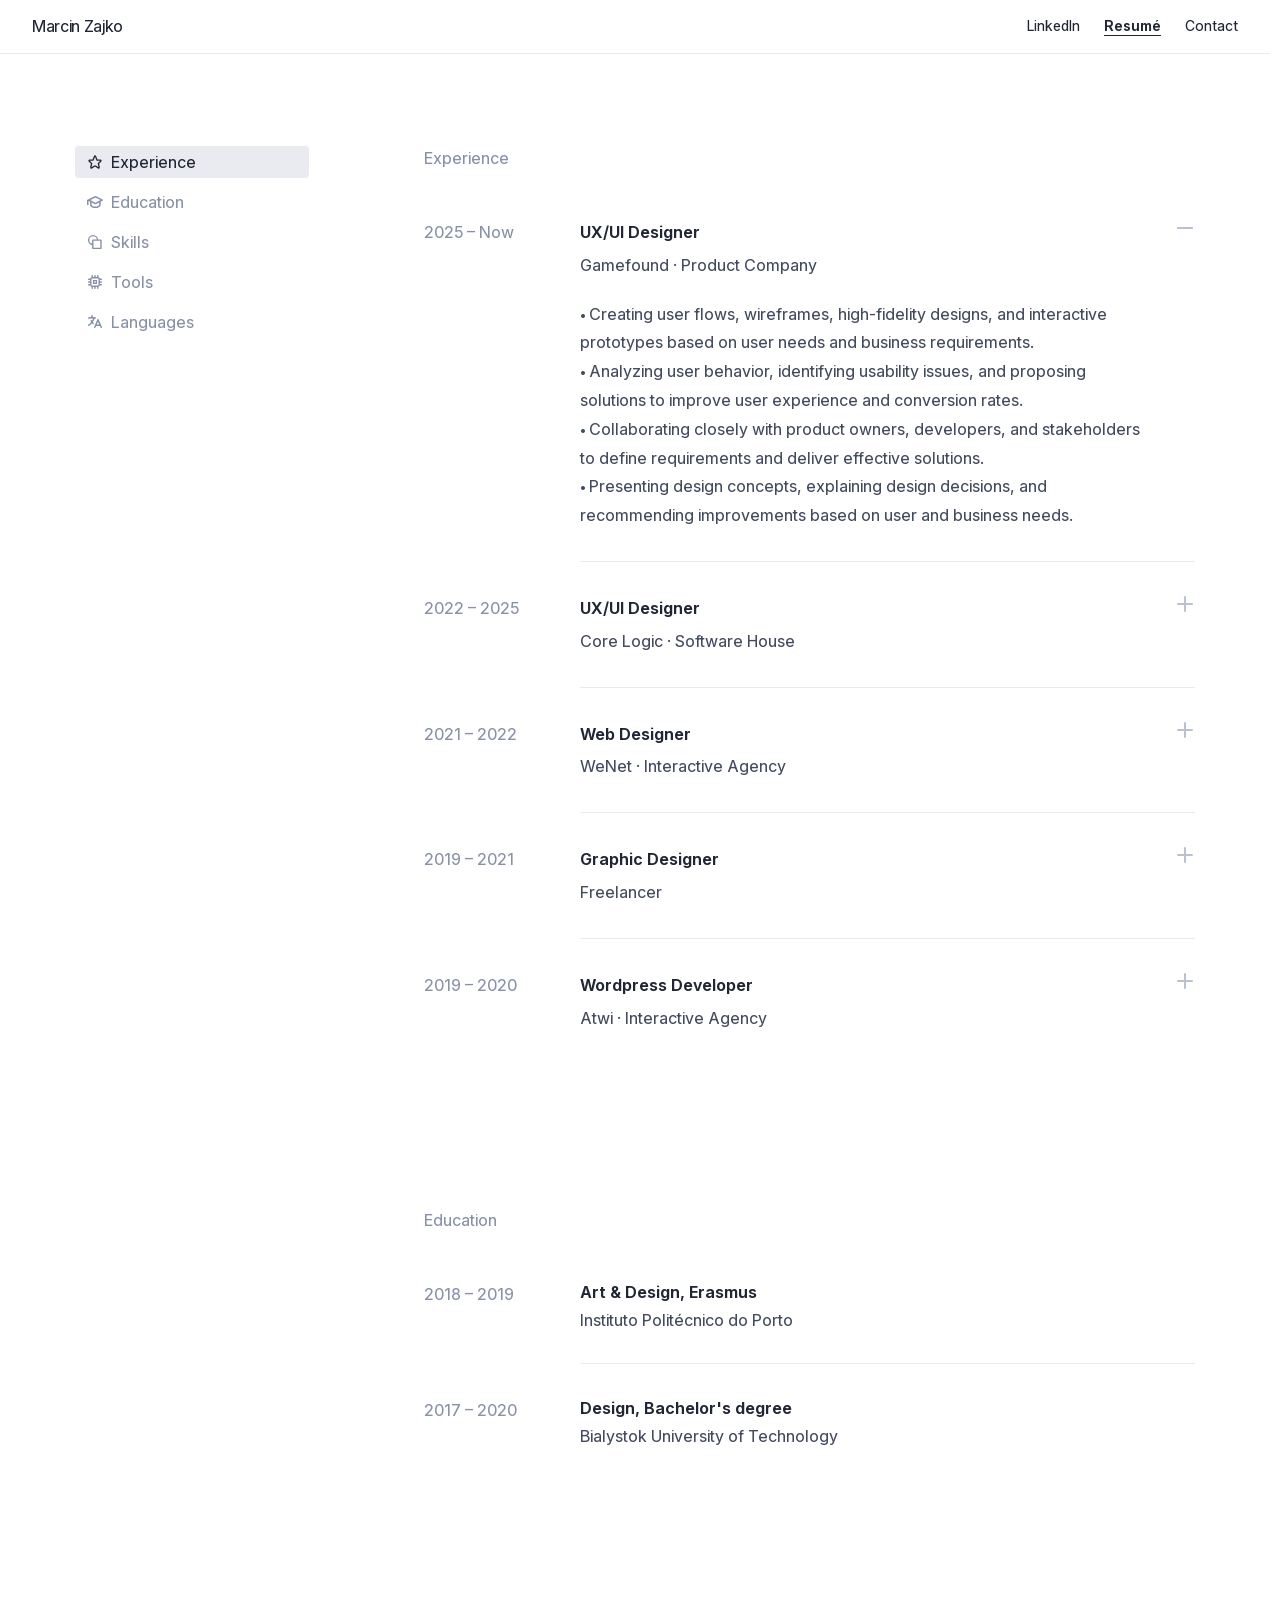
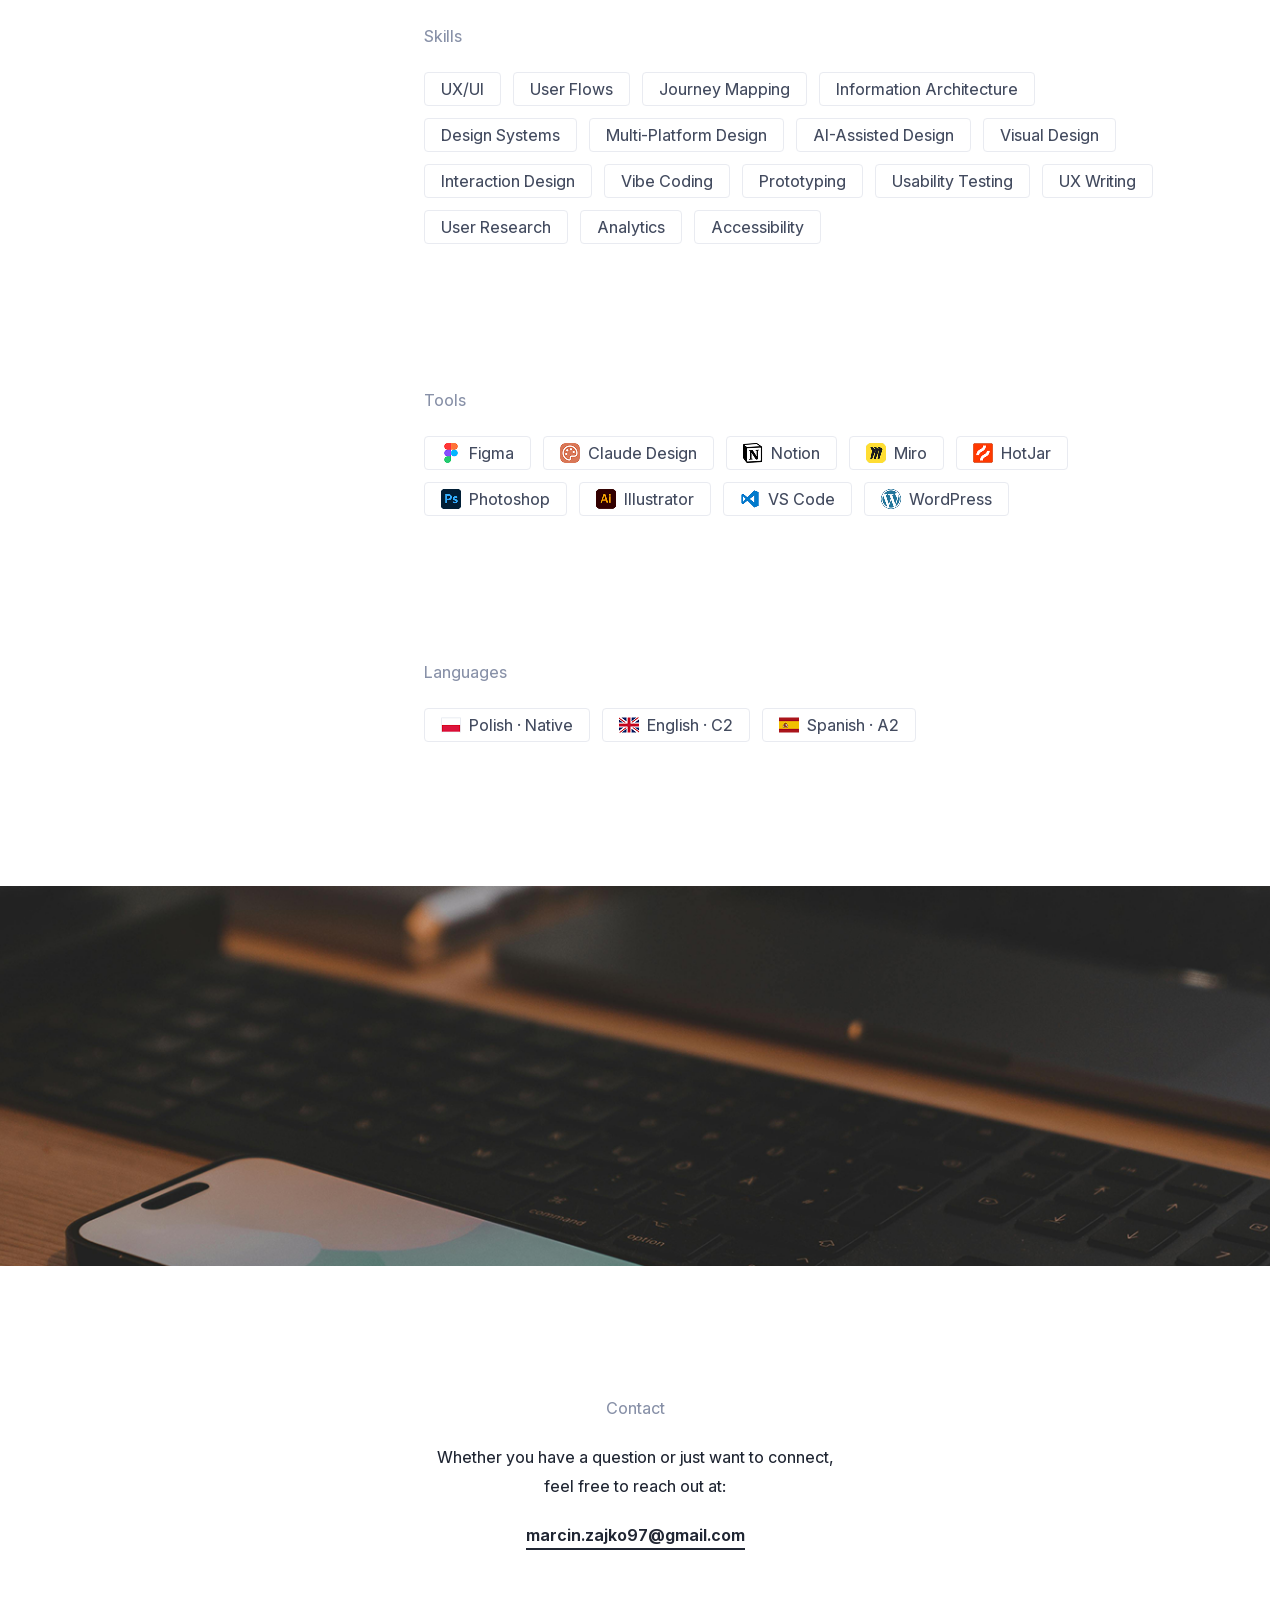
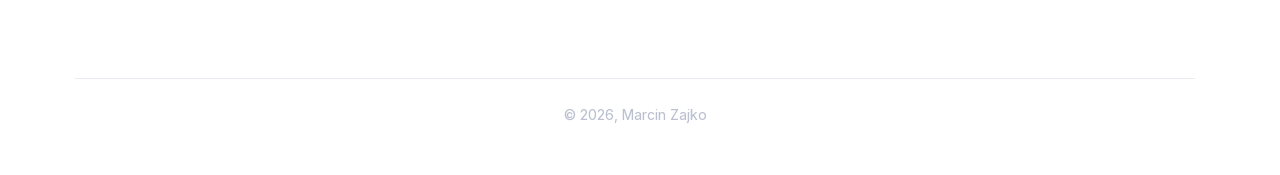
==== commit d9e26ef0: "Redesign resume page and reorganize assets" ====
--- a/resume.html
+++ b/resume.html
@@ -51,23 +51,46 @@
   </header>
 
   <main>
-    <section class="resume" aria-labelledby="experience-heading">
-      <div class="resume__experience">
-        <h1 class="resume__section-title" id="experience-heading">Experience</h1>
-
-        <ol class="experience-list">
+    <section class="resume" aria-label="Professional resume">
+      <nav class="resume-navigation" aria-label="Resume sections">
+        <a class="resume-navigation__link resume-navigation__link--experience is-active" href="#experience" aria-current="location">Experience</a>
+        <a class="resume-navigation__link resume-navigation__link--education" href="#education">Education</a>
+        <a class="resume-navigation__link resume-navigation__link--skills" href="#skills">Skills</a>
+        <a class="resume-navigation__link resume-navigation__link--tools" href="#tools">Tools</a>
+        <a class="resume-navigation__link resume-navigation__link--languages" href="#languages">Languages</a>
+      </nav>
+
+      <div class="resume__content">
+        <section class="resume-section" id="experience" aria-labelledby="experience-heading">
+          <h1 class="resume__section-title" id="experience-heading">Experience</h1>
+
+          <ol class="experience-list">
+            <li class="experience-item">
+              <button class="experience-item__summary" type="button" aria-expanded="true" aria-controls="experience-gamefound">
+                <span class="experience-item__date">2025 – Now</span>
+                <span class="experience-item__heading">
+                  <span class="experience-item__title">UX/UI Designer</span>
+                  <span class="experience-item__meta">Gamefound · Product Company</span>
+                </span>
+                <span class="experience-item__toggle-icon" aria-hidden="true"></span>
+              </button>
+              <div class="experience-item__panel" id="experience-gamefound">
+                <div class="experience-item__panel-content">
+                  <ul>
+                    <li>Creating user flows, wireframes, high-fidelity designs, and interactive prototypes based on user needs and business requirements.</li>
+                    <li>Analyzing user behavior, identifying usability issues, and proposing solutions to improve user experience and conversion rates.</li>
+                    <li>Collaborating closely with product owners, developers, and stakeholders to define requirements and deliver effective solutions.</li>
+                    <li>Presenting design concepts, explaining design decisions, and recommending improvements based on user and business needs.</li>
+                  </ul>
+                </div>
+              </div>
+            </li>
           <li class="experience-item">
             <button class="experience-item__summary" type="button" aria-expanded="false" aria-controls="experience-corelogic">
-              <img class="experience-item__logo" src="assets/images/resume/logo_corelogic.png" alt="" width="54" height="54" aria-hidden="true">
+              <span class="experience-item__date">2022 – 2025</span>
               <span class="experience-item__heading">
                 <span class="experience-item__title">UX/UI Designer</span>
-                <span class="experience-item__meta">
-                  <span>Core Logic ·</span>
-                  <span>Software House ·</span>
-                  <span>May 2022 –</span>
-                  <span>Oct. 2025 ·</span>
-                  <span>3 y. 6 mo.</span>
-                </span>
+                <span class="experience-item__meta">Core Logic · Software House</span>
               </span>
               <span class="experience-item__toggle-icon" aria-hidden="true"></span>
             </button>
@@ -86,16 +109,10 @@
           </li>
           <li class="experience-item">
             <button class="experience-item__summary" type="button" aria-expanded="false" aria-controls="experience-wenet">
-              <img class="experience-item__logo" src="assets/images/resume/logo_wenet.png" alt="" width="54" height="54" aria-hidden="true">
+              <span class="experience-item__date">2021 – 2022</span>
               <span class="experience-item__heading">
                 <span class="experience-item__title">Web Designer</span>
-                <span class="experience-item__meta">
-                  <span>WeNet ·</span>
-                  <span>Interactive Agency ·</span>
-                  <span>Apr. 2021 –</span>
-                  <span>Apr. 2022 ·</span>
-                  <span>1 y. 1 mo.</span>
-                </span>
+                <span class="experience-item__meta">WeNet · Interactive Agency</span>
               </span>
               <span class="experience-item__toggle-icon" aria-hidden="true"></span>
             </button>
@@ -111,15 +128,10 @@
           </li>
           <li class="experience-item">
             <button class="experience-item__summary" type="button" aria-expanded="false" aria-controls="experience-graphic">
-              <img class="experience-item__logo" src="assets/images/resume/logo_freelance.png" alt="" width="54" height="54" aria-hidden="true">
+              <span class="experience-item__date">2019 – 2021</span>
               <span class="experience-item__heading">
                 <span class="experience-item__title">Graphic Designer</span>
-                <span class="experience-item__meta">
-                  <span>Freelancer ·</span>
-                  <span>Dec. 2019 –</span>
-                  <span>Mar. 2021 ·</span>
-                  <span>1 y. 4 mo.</span>
-                </span>
+                <span class="experience-item__meta">Freelancer</span>
               </span>
               <span class="experience-item__toggle-icon" aria-hidden="true"></span>
             </button>
@@ -136,16 +148,10 @@
           </li>
           <li class="experience-item">
             <button class="experience-item__summary" type="button" aria-expanded="false" aria-controls="experience-wordpress">
-              <img class="experience-item__logo" src="assets/images/resume/logo_atwi.png" alt="" width="54" height="54" aria-hidden="true">
+              <span class="experience-item__date">2019 – 2020</span>
               <span class="experience-item__heading">
                 <span class="experience-item__title">Wordpress Developer</span>
-                <span class="experience-item__meta">
-                  <span>Atwi ·</span>
-                  <span>Interactive Agency ·</span>
-                  <span>Sep. 2019 –</span>
-                  <span>Feb. 2020 ·</span>
-                  <span>6 mo.</span>
-                </span>
+                <span class="experience-item__meta">Atwi · Interactive Agency</span>
               </span>
               <span class="experience-item__toggle-icon" aria-hidden="true"></span>
             </button>
@@ -159,124 +165,56 @@
               </div>
             </div>
           </li>
-          <li class="experience-item">
-            <button class="experience-item__summary" type="button" aria-expanded="false" aria-controls="experience-artist">
-              <img class="experience-item__logo" src="assets/images/resume/logo_freelance.png" alt="" width="54" height="54" aria-hidden="true">
-              <span class="experience-item__heading">
-                <span class="experience-item__title">2D Artist</span>
-                <span class="experience-item__meta">
-                  <span>Freelancer ·</span>
-                  <span>Oct. 2017 –</span>
-                  <span>Sep. 2019 ·</span>
-                  <span>2 y.</span>
-                </span>
-              </span>
-              <span class="experience-item__toggle-icon" aria-hidden="true"></span>
-            </button>
-            <div class="experience-item__panel" id="experience-artist" hidden>
-              <div class="experience-item__panel-content">
-                <ul>
-                  <li>Creating 2D illustrations and visual assets from initial concepts to final artwork.</li>
-                  <li>Working directly with clients to understand project requirements and creative direction.</li>
-                  <li>Presenting concepts, collecting feedback, and refining artwork throughout the creative process.</li>
-                </ul>
-                <p><span>Clients:</span> PARRO Super rockets, Bajkowa.TV and more</p>
-              </div>
-            </div>
-          </li>
-        </ol>
+          </ol>
+        </section>
+
+        <section class="resume-section" id="education" aria-labelledby="education-heading">
+          <h2 class="resume__section-title" id="education-heading">Education</h2>
+          <ol class="education-list">
+            <li><span>2018 – 2019</span><p><strong>Art &amp; Design, Erasmus</strong>Instituto Politécnico do Porto</p></li>
+            <li><span>2017 – 2020</span><p><strong>Design, Bachelor's degree</strong>Bialystok University of Technology</p></li>
+          </ol>
+        </section>
+
+        <section class="resume-section" id="skills" aria-labelledby="skills-heading">
+          <h2 class="resume__section-title" id="skills-heading">Skills</h2>
+          <ul class="tag-list">
+            <li>UX/UI</li><li>User Flows</li><li>Journey Mapping</li><li>Information Architecture</li>
+            <li>Design Systems</li><li>Multi-Platform Design</li><li>AI-Assisted Design</li><li>Visual Design</li>
+            <li>Interaction Design</li><li>Vibe Coding</li><li>Prototyping</li><li>Usability Testing</li>
+            <li>UX Writing</li><li>User Research</li><li>Analytics</li><li>Accessibility</li>
+          </ul>
+        </section>
+
+        <section class="resume-section" id="tools" aria-labelledby="tools-heading">
+          <h2 class="resume__section-title" id="tools-heading">Tools</h2>
+          <ul class="tag-list tag-list--icons">
+            <li><img src="assets/pages/resume/figma_img.png" alt="" width="20" height="20">Figma</li>
+            <li><img src="assets/pages/resume/claude_img.png" alt="" width="20" height="20">Claude Design</li>
+            <li><img src="assets/pages/resume/notion_img.png" alt="" width="20" height="20">Notion</li>
+            <li><img src="assets/pages/resume/miro_img.png" alt="" width="20" height="20">Miro</li>
+            <li><img src="assets/pages/resume/hotjar_img.png" alt="" width="20" height="20">HotJar</li>
+            <li><img src="assets/pages/resume/photoshop_img.png" alt="" width="20" height="20">Photoshop</li>
+            <li><img src="assets/pages/resume/illustrator_img.png" alt="" width="20" height="20">Illustrator</li>
+            <li><img src="assets/pages/resume/vscode_img.png" alt="" width="20" height="20">VS Code</li>
+            <li><img src="assets/pages/resume/wordpress_img.png" alt="" width="20" height="20">WordPress</li>
+          </ul>
+        </section>
+
+        <section class="resume-section" id="languages" aria-labelledby="languages-heading">
+          <h2 class="resume__section-title" id="languages-heading">Languages</h2>
+          <ul class="tag-list tag-list--icons">
+            <li><img src="assets/pages/resume/pl_img.png" alt="" width="20" height="20">Polish · Native</li>
+            <li><img src="assets/pages/resume/eng_img.png" alt="" width="20" height="20">English · C2</li>
+            <li><img src="assets/pages/resume/es_img.png" alt="" width="20" height="20">Spanish · A2</li>
+          </ul>
+        </section>
       </div>
-
-      <aside class="resume__sidebar" aria-label="Professional details">
-        <section>
-          <h2 class="resume__section-title">Skills</h2>
-
-          <div class="resume__skill-group">
-            <h3>Product Design</h3>
-            <ul class="tag-list">
-              <li>UX/UI</li>
-              <li>Interaction Design</li>
-              <li>User Flows</li>
-              <li id="product-design-more-1" hidden>Journey Mapping</li>
-              <li id="product-design-more-2" hidden>Multi-Platform Design</li>
-              <li class="tag-list__more">
-                <button
-                  type="button"
-                  aria-expanded="false"
-                  aria-controls="product-design-more-1 product-design-more-2"
-                >+2 more</button>
-              </li>
-            </ul>
-          </div>
-
-          <div class="resume__skill-group">
-            <h3>Craft &amp; Systems</h3>
-            <ul class="tag-list">
-              <li>Prototyping</li>
-              <li>Visual Design</li>
-              <li>UX Writing</li>
-              <li id="craft-systems-more-1" hidden>Accessibility</li>
-              <li id="craft-systems-more-2" hidden>Information Architecture</li>
-              <li id="craft-systems-more-3" hidden>Design Systems</li>
-              <li id="craft-systems-more-4" hidden>AI-Assisted Design</li>
-              <li class="tag-list__more">
-                <button
-                  type="button"
-                  aria-expanded="false"
-                  aria-controls="craft-systems-more-1 craft-systems-more-2 craft-systems-more-3 craft-systems-more-4"
-                >+4 more</button>
-              </li>
-            </ul>
-          </div>
-
-          <div class="resume__skill-group">
-            <h3>Research</h3>
-            <ul class="tag-list">
-              <li>User Research</li>
-              <li>Desk Research</li>
-              <li>Usability Testing</li>
-              <li id="research-more-1" hidden>A/B Testing</li>
-              <li class="tag-list__more">
-                <button
-                  type="button"
-                  aria-expanded="false"
-                  aria-controls="research-more-1"
-                >+1 more</button>
-              </li>
-            </ul>
-          </div>
-        </section>
-
-        <section>
-          <h2 class="resume__section-title">Education</h2>
-          <p>Design, Bachelor's degree,<br>Bialystok University of Technology,<br>2017 – 2020</p>
-          <p>Art &amp; Design, Erasmus+,<br>Instituto Politécnico do Porto,<br>2018 – 2019</p>
-        </section>
-
-        <section>
-          <h2 class="resume__section-title">Tools</h2>
-          <ul class="tag-list">
-            <li>Figma</li>
-            <li>Claude Design</li>
-            <li>Miro</li>
-            <li>Notion</li>
-          </ul>
-        </section>
-
-        <section>
-          <h2 class="resume__section-title">Languages</h2>
-          <ul class="tag-list">
-            <li>Polish · Native</li>
-            <li>English · C2</li>
-            <li>Spanish · A2</li>
-          </ul>
-        </section>
-      </aside>
     </section>
 
     <figure class="resume-image">
       <img
-        src="assets/images/resume/img_resume.png"
+        src="assets/pages/resume/img_resume.png"
         alt="Designer workspace with a tablet and laptop"
         width="1920"
         height="520"
--- a/css/styles.css
+++ b/css/styles.css
@@ -468,6 +468,7 @@
 
 .experience-item__panel li::before {
   content: "• ";
+  font-size: 12px;
 }
 
 .experience-item__panel p {
@@ -960,7 +961,7 @@
   display: block;
   width: 9px;
   height: 16px;
-  background: url("../assets/images/traficar/rec_mark_traficar.svg") center / contain no-repeat;
+  background: url("../assets/pages/traficar/rec_mark_traficar.svg") center / contain no-repeat;
   content: "";
   flex: 0 0 9px;
 }
@@ -969,7 +970,7 @@
   display: block;
   width: 9px;
   height: 16px;
-  background: url("../assets/images/readme/rec_mark_readme.svg") center / contain no-repeat;
+  background: url("../assets/pages/readme/rec_mark_readme.svg") center / contain no-repeat;
   content: "";
   flex: 0 0 9px;
 }
@@ -1039,19 +1040,19 @@
 }
 
 .readme-process__timeline li:nth-child(1)::before {
-  background-image: url("../assets/images/readme/discover.svg");
+  background-image: url("../assets/pages/readme/discover.svg");
 }
 
 .readme-process__timeline li:nth-child(2)::before {
-  background-image: url("../assets/images/readme/define.svg");
+  background-image: url("../assets/pages/readme/define.svg");
 }
 
 .readme-process__timeline li:nth-child(3)::before {
-  background-image: url("../assets/images/readme/ideate.svg");
+  background-image: url("../assets/pages/readme/ideate.svg");
 }
 
 .readme-process__timeline li:nth-child(4)::before {
-  background-image: url("../assets/images/readme/design.svg");
+  background-image: url("../assets/pages/readme/design.svg");
 }
 
 .readme-process__timeline li span {
@@ -1081,7 +1082,7 @@
     );
   color: var(--white);
   background-color: var(--readme);
-  background-image: url("../assets/images/readme/section_bg.png");
+  background-image: url("../assets/pages/readme/section_bg.png");
   background-position: center;
   background-size: cover;
 }
@@ -1281,7 +1282,7 @@
   width: 16px;
   height: 14px;
   margin: var(--size-12) auto 0;
-  background: url("../assets/images/readme/triangle.svg") center / contain no-repeat;
+  background: url("../assets/pages/readme/triangle.svg") center / contain no-repeat;
   content: "";
 }
 
@@ -2172,7 +2173,7 @@
     position: fixed;
     z-index: 9;
     inset: 0;
-    background: rgba(0, 0, 0, 0.6);
+    background: rgba(12, 15, 22, 0.6);
     content: "";
   }
 
@@ -2656,6 +2657,407 @@
 
 }
 
+/* Resume page */
+.resume {
+  display: grid;
+  grid-template-columns: 234px minmax(0, 1fr);
+  align-items: start;
+  gap: clamp(var(--size-64), 9vw, 136px);
+  width: min(var(--content-width), calc(100% - var(--size-48)));
+  margin: 0 auto;
+  padding: 92px 0 144px;
+}
+
+.resume-navigation {
+  --resume-navigation-top: 48px;
+  --resume-navigation-top-with-header: 80px;
+
+  position: sticky;
+  top: var(--resume-navigation-top);
+  display: grid;
+  gap: 8px;
+  transition: top 250ms ease-in-out;
+}
+
+.site-header.is-scroll-visible + main .resume-navigation {
+  top: var(--resume-navigation-top-with-header);
+}
+
+.resume-navigation__link {
+  display: flex;
+  align-items: center;
+  gap: 8px;
+  width: 234px;
+  height: 32px;
+  padding: 4px var(--size-12);
+  border-radius: var(--size-4);
+  color: var(--resume-muted);
+  text-decoration: none;
+  transition:
+    padding-left 200ms ease-in-out,
+    color 200ms ease-in-out,
+    background-color 200ms ease-in-out;
+}
+
+.resume-navigation__link::before {
+  display: block;
+  flex: 0 0 var(--size-16);
+  width: var(--size-16);
+  height: var(--size-16);
+  background-color: currentColor;
+  content: "";
+  -webkit-mask-position: center;
+  -webkit-mask-repeat: no-repeat;
+  -webkit-mask-size: contain;
+  mask-position: center;
+  mask-repeat: no-repeat;
+  mask-size: contain;
+}
+
+.resume-navigation__link--experience::before {
+  -webkit-mask-image: url("../assets/pages/resume/Icon=exp.svg");
+  mask-image: url("../assets/pages/resume/Icon=exp.svg");
+}
+
+.resume-navigation__link--education::before {
+  -webkit-mask-image: url("../assets/pages/resume/Icon=education.svg");
+  mask-image: url("../assets/pages/resume/Icon=education.svg");
+}
+
+.resume-navigation__link--skills::before {
+  -webkit-mask-image: url("../assets/pages/resume/Icon=skills.svg");
+  mask-image: url("../assets/pages/resume/Icon=skills.svg");
+}
+
+.resume-navigation__link--tools::before {
+  -webkit-mask-image: url("../assets/pages/resume/Icon=tool.svg");
+  mask-image: url("../assets/pages/resume/Icon=tool.svg");
+}
+
+.resume-navigation__link--languages::before {
+  -webkit-mask-image: url("../assets/pages/resume/Icon=language.svg");
+  mask-image: url("../assets/pages/resume/Icon=language.svg");
+}
+
+.resume-navigation__link:hover {
+  padding-left: var(--size-16);
+  color: var(--resume-text);
+  background: transparent;
+}
+
+.resume-navigation__link:focus-visible {
+  padding-left: var(--size-16);
+  color: var(--resume-text);
+  background: var(--resume-hover);
+  outline: var(--size-1) solid var(--resume-muted);
+  outline-offset: var(--size-1);
+}
+
+.resume-navigation__link.is-active {
+  color: var(--resume-heading);
+  background: var(--resume-active);
+}
+
+.resume-navigation__link.is-active:hover,
+.resume-navigation__link.is-active:focus-visible {
+  padding-left: var(--size-12);
+  color: var(--resume-heading);
+  background: var(--resume-active);
+}
+
+.resume-navigation__link[aria-disabled="true"],
+.resume-navigation__link.is-disabled {
+  color: var(--resume-muted);
+  background: transparent;
+  pointer-events: none;
+}
+
+.resume__content {
+  min-width: 0;
+}
+
+.resume-section {
+  scroll-margin-top: var(--size-32);
+}
+
+.resume-section + .resume-section {
+  margin-top: 144px;
+}
+
+.resume__section-title {
+  margin-bottom: var(--size-24);
+  color: var(--resume-muted);
+  font-size: var(--size-16);
+  font-weight: var(--font-weight-regular);
+  line-height: 1.5;
+}
+
+#experience .resume__section-title {
+  margin-bottom: var(--size-16);
+}
+
+#education .resume__section-title {
+  margin-bottom: var(--size-16);
+}
+
+.experience-list,
+.education-list,
+.tag-list {
+  padding: 0;
+  margin: 0;
+  list-style: none;
+}
+
+.experience-item {
+  position: relative;
+  border-bottom: 0;
+}
+
+.experience-item:not(:last-child)::after {
+  position: absolute;
+  right: 0;
+  bottom: 0;
+  left: 156px;
+  border-bottom: var(--size-1) solid var(--resume-line);
+  content: "";
+  pointer-events: none;
+}
+
+.experience-item__summary {
+  display: grid;
+  grid-template-columns: 132px minmax(0, 1fr) var(--size-20);
+  align-items: start;
+  gap: var(--size-24);
+  width: 100%;
+  padding: var(--size-32) 0;
+  border: 0;
+  color: var(--resume-heading);
+  background: transparent;
+  font: inherit;
+  text-align: left;
+  cursor: pointer;
+}
+
+.experience-item__summary[aria-expanded="true"] {
+  padding-bottom: var(--size-20);
+}
+
+.experience-item__date {
+  color: var(--resume-muted);
+}
+
+.experience-item__heading {
+  transition:
+    color 200ms ease-in-out,
+    transform 200ms ease-in-out;
+}
+
+.experience-item__title,
+.experience-item__meta {
+  display: block;
+}
+
+.experience-item__title {
+  font-weight: var(--font-weight-bold);
+}
+
+.experience-item__meta {
+  margin-top: var(--size-4);
+  color: var(--resume-text);
+}
+
+.experience-item__summary:hover .experience-item__heading {
+  color: inherit;
+  transform: none;
+}
+
+.experience-item__summary[aria-expanded="false"] .experience-item__heading:hover,
+.experience-item__summary[aria-expanded="false"]:focus-visible .experience-item__heading {
+  color: var(--resume-ink);
+  transform: translateX(8px);
+}
+
+.experience-item__summary[aria-expanded="true"]:hover .experience-item__heading,
+.experience-item__summary[aria-expanded="true"]:focus-visible .experience-item__heading {
+  color: var(--resume-heading);
+  transform: none;
+}
+
+.experience-item__toggle-icon {
+  width: var(--size-20);
+  height: var(--size-20);
+  color: var(--resume-icon);
+  transition:
+    color 200ms ease-in-out,
+    transform 200ms ease-in-out;
+}
+
+.experience-item__toggle-icon::before,
+.experience-item__toggle-icon::after {
+  width: var(--size-16);
+  height: 2px;
+}
+
+.experience-item__summary[aria-expanded="true"] .experience-item__toggle-icon {
+  color: var(--resume-icon);
+}
+
+.experience-item__summary:hover .experience-item__toggle-icon,
+.experience-item__summary:focus-visible .experience-item__toggle-icon {
+  color: var(--resume-muted);
+}
+
+.experience-item__toggle-icon::after {
+  transition: transform 200ms ease-in-out;
+}
+
+.experience-item__panel-content {
+  padding: 0 var(--size-40) var(--size-32) 156px;
+  color: var(--resume-text);
+  font-size: var(--size-16);
+  line-height: 1.8;
+}
+
+.experience-item__panel li {
+  color: var(--resume-text);
+  line-height: 1.8;
+}
+
+.experience-item__panel p {
+  margin-top: var(--size-32);
+  color: var(--resume-text);
+  line-height: 1.8;
+}
+
+.education-list li {
+  position: relative;
+  display: grid;
+  grid-template-columns: 132px minmax(0, 1fr);
+  gap: var(--size-24);
+  padding: var(--size-32) 0;
+  border-bottom: 0;
+}
+
+.education-list li:not(:last-child)::after {
+  position: absolute;
+  right: 0;
+  bottom: 0;
+  left: 156px;
+  border-bottom: var(--size-1) solid var(--resume-line);
+  content: "";
+  pointer-events: none;
+}
+
+.education-list li > span {
+  color: var(--resume-muted);
+}
+
+.education-list p,
+.education-list strong {
+  display: block;
+}
+
+.education-list strong {
+  margin-bottom: var(--size-4);
+}
+
+.education-list p {
+  color: var(--resume-text);
+  line-height: 1.5;
+}
+
+.education-list strong {
+  color: var(--resume-heading);
+}
+
+.tag-list {
+  display: flex;
+  flex-wrap: wrap;
+  gap: var(--size-12);
+}
+
+.tag-list li {
+  display: inline-flex;
+  flex: 0 0 auto;
+  align-items: center;
+  gap: 8px;
+  height: 34px;
+  padding: 4px var(--size-16);
+  border: var(--size-1) solid var(--resume-line);
+  border-radius: var(--size-4);
+  color: var(--resume-text);
+  background: var(--white);
+  font-size: var(--size-16);
+  line-height: var(--size-24);
+}
+
+.tag-list--icons img {
+  width: var(--size-20);
+  height: var(--size-20);
+  object-fit: contain;
+}
+
+.resume-image {
+  height: 380px;
+}
+
+@media (max-width: 800px) {
+  .resume {
+    grid-template-columns: 1fr;
+    gap: var(--size-64);
+    padding-top: var(--size-64);
+  }
+
+  .resume-navigation {
+    display: none;
+  }
+
+  .resume-section + .resume-section {
+    margin-top: var(--size-96);
+  }
+}
+
+@media (max-width: 560px) {
+  .experience-item__summary,
+  .education-list li {
+    grid-template-columns: 1fr var(--size-20);
+    gap: var(--size-12);
+  }
+
+  .experience-item__date,
+  .education-list li > span {
+    grid-column: 1;
+    font-size: var(--size-14);
+  }
+
+  .experience-item__heading,
+  .education-list p {
+    grid-column: 1;
+  }
+
+  .experience-item__toggle-icon {
+    grid-column: 2;
+    grid-row: 1 / span 2;
+  }
+
+  .experience-item__panel-content {
+    padding-right: var(--size-24);
+    padding-left: 0;
+  }
+
+  .experience-item:not(:last-child)::after {
+    left: 0;
+  }
+
+  .education-list li:not(:last-child)::after {
+    left: 0;
+  }
+
+  .tag-list {
+    gap: 8px;
+  }
+}
+
 /* Case study scroll reveal */
 
 .case-study-page--readme.scrolly-ready .scrolly-reveal,
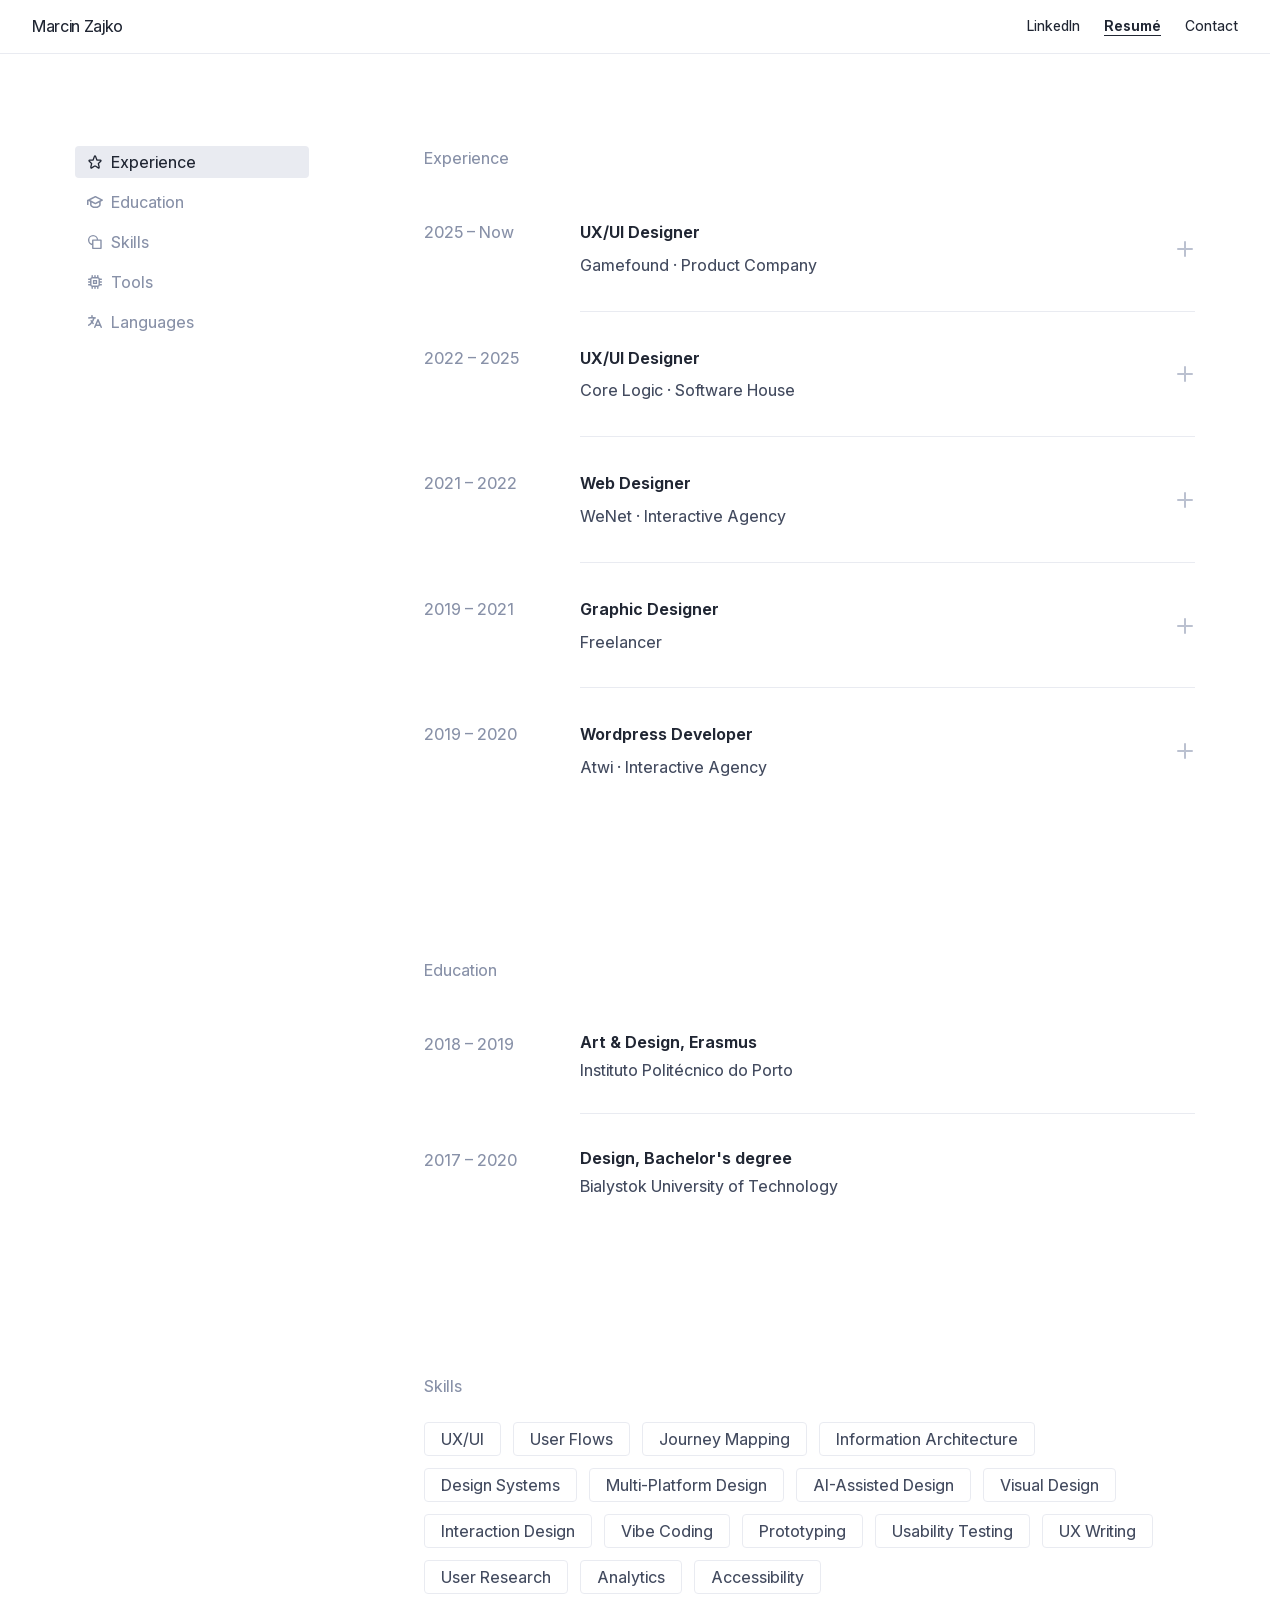
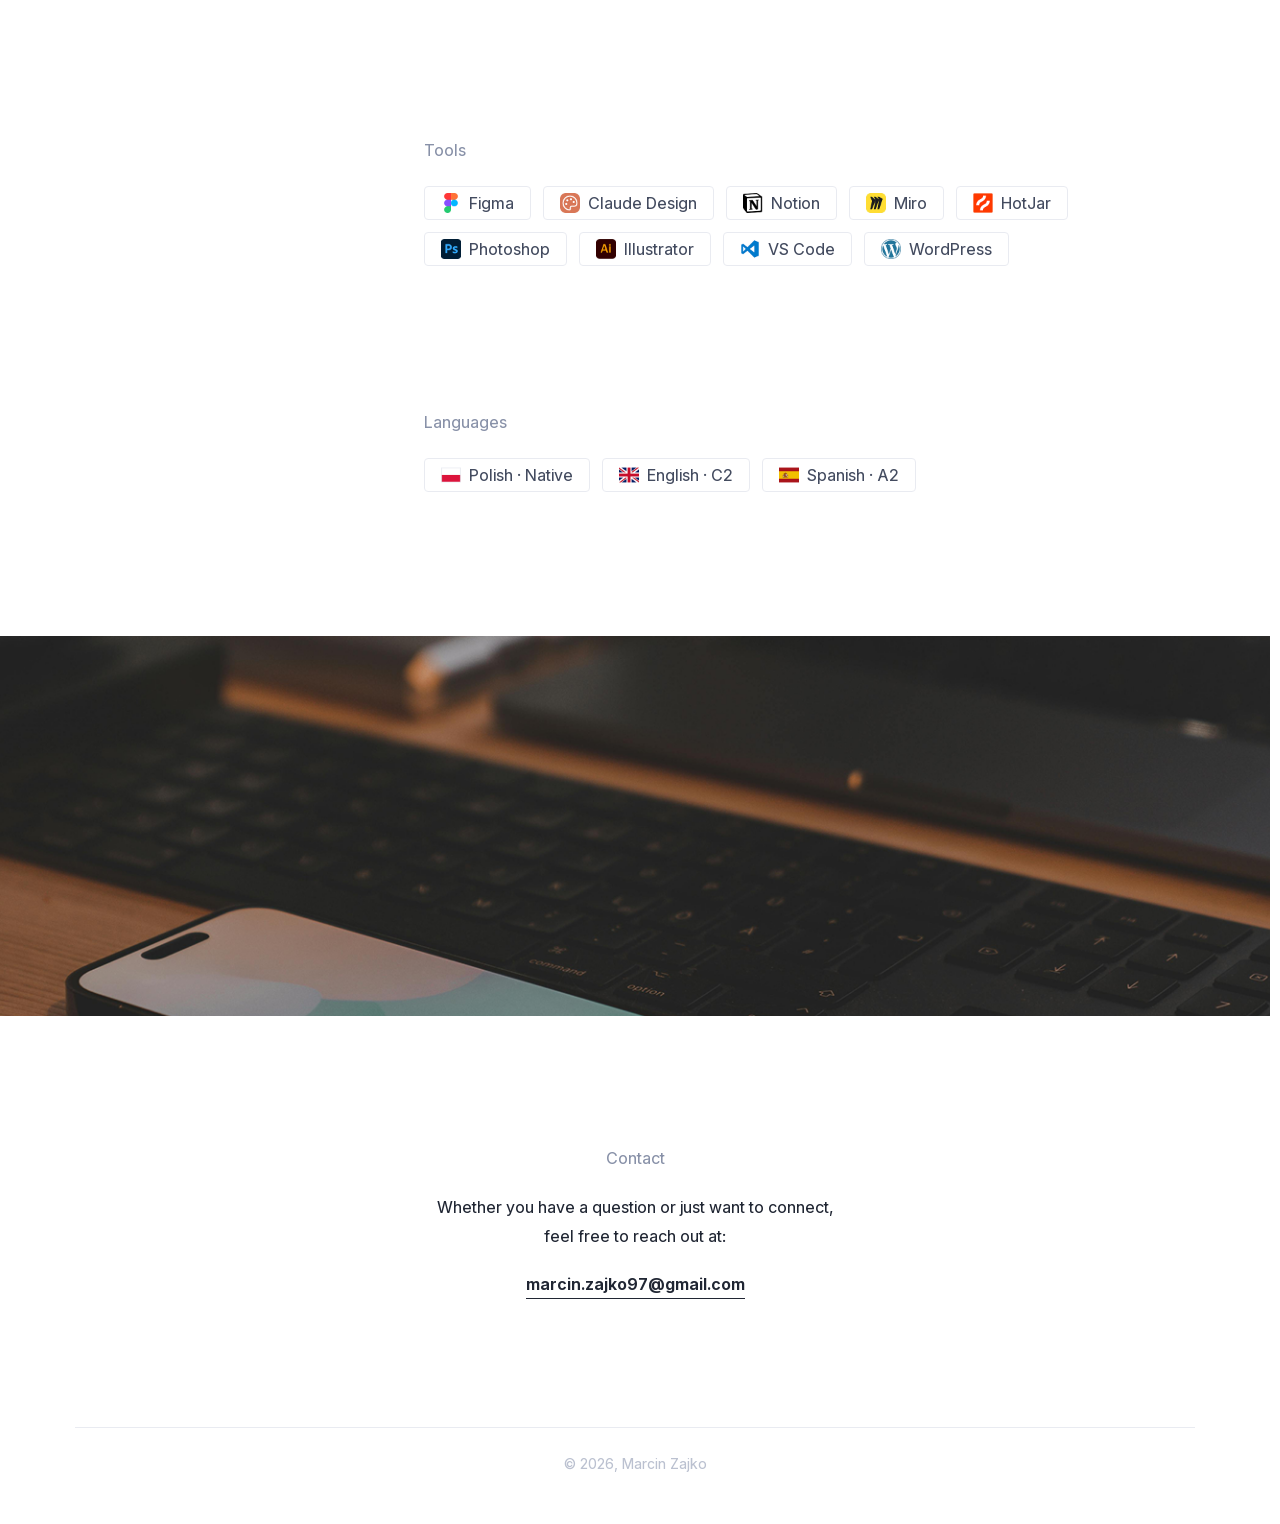
==== commit c8021021: "Refine mobile navigation and resume interactions" ====
--- a/resume.html
+++ b/resume.html
@@ -66,7 +66,7 @@
 
           <ol class="experience-list">
             <li class="experience-item">
-              <button class="experience-item__summary" type="button" aria-expanded="true" aria-controls="experience-gamefound">
+              <button class="experience-item__summary" type="button" aria-expanded="false" aria-controls="experience-gamefound">
                 <span class="experience-item__date">2025 – Now</span>
                 <span class="experience-item__heading">
                   <span class="experience-item__title">UX/UI Designer</span>
@@ -74,7 +74,7 @@
                 </span>
                 <span class="experience-item__toggle-icon" aria-hidden="true"></span>
               </button>
-              <div class="experience-item__panel" id="experience-gamefound">
+              <div class="experience-item__panel" id="experience-gamefound" hidden>
                 <div class="experience-item__panel-content">
                   <ul>
                     <li>Creating user flows, wireframes, high-fidelity designs, and interactive prototypes based on user needs and business requirements.</li>
--- a/css/styles.css
+++ b/css/styles.css
@@ -72,7 +72,9 @@
   padding: var(--size-12) var(--size-32);
   border-bottom: var(--size-1) solid var(--line);
   background: var(--header-background);
-  transition: transform 250ms ease-in-out;
+  transition:
+    transform 250ms ease-in-out,
+    background-color 250ms ease-in-out;
 }
 
 .site-header.is-scroll-hidden {
@@ -101,20 +103,43 @@
 }
 
 .site-navigation-toggle > span {
+  position: relative;
   width: var(--size-16);
   height: var(--size-16);
+}
+
+.site-navigation-toggle > span::before,
+.site-navigation-toggle > span::after {
+  position: absolute;
+  inset: 0;
   background: currentColor;
-  transform: rotate(0deg);
+  content: "";
   transform-origin: center;
+  transition:
+    opacity 100ms ease-in-out,
+    transform 100ms ease-in-out;
+}
+
+.site-navigation-toggle > span::before {
   mask: url("../assets/icons/icon_hamburger.svg") center / contain no-repeat;
   -webkit-mask: url("../assets/icons/icon_hamburger.svg") center / contain no-repeat;
-  transition: transform 280ms cubic-bezier(0.34, 1.35, 0.64, 1);
-}
-
-.site-navigation-toggle[aria-expanded="true"] > span {
-  transform: rotate(180deg);
-  mask-image: url("../assets/icons/icon_cancel.svg");
-  -webkit-mask-image: url("../assets/icons/icon_cancel.svg");
+}
+
+.site-navigation-toggle > span::after {
+  opacity: 0;
+  transform: rotate(-90deg) scale(0.75);
+  mask: url("../assets/icons/icon_cancel.svg") center / contain no-repeat;
+  -webkit-mask: url("../assets/icons/icon_cancel.svg") center / contain no-repeat;
+}
+
+.site-navigation-toggle[aria-expanded="true"] > span::before {
+  opacity: 0;
+  transform: rotate(90deg) scale(0.75);
+}
+
+.site-navigation-toggle[aria-expanded="true"] > span::after {
+  opacity: 1;
+  transform: rotate(0) scale(1);
 }
 
 .site-navigation-toggle:focus-visible {
@@ -131,6 +156,10 @@
   padding: 0;
   margin: 0;
   list-style: none;
+}
+
+.mobile-navigation-panel {
+  display: none;
 }
 
 .site-navigation ul,
@@ -437,6 +466,11 @@
   transform: translateX(var(--size-12));
   transition-duration: 300ms;
   transition-timing-function: cubic-bezier(0.2, 0.7, 0.2, 1);
+}
+
+.resume .experience-item__summary:hover .experience-item__logo,
+.resume .experience-item__summary:hover .experience-item__heading {
+  transform: none;
 }
 
 .experience-item__summary:hover .experience-item__heading {
@@ -2161,20 +2195,72 @@
 }
 
 @media (max-width: 560px) {
-  body.mobile-navigation-open {
+  .page-frame {
+    width: 100%;
+    transform: none;
+    transform-origin: top center;
+    transition: transform 600ms cubic-bezier(0.65, 0, 0.35, 1);
+  }
+
+  body.mobile-navigation-active {
     overflow: hidden;
-  }
-
-  body.mobile-navigation-open:not(.case-study-page) {
-    padding-top: var(--size-64);
-  }
-
-  body.mobile-navigation-open::before {
+    background: var(--project-navigation);
+  }
+
+  body.mobile-navigation-open > .page-frame {
+    transform: translateY(358px) scale(var(--mobile-navigation-scale, 0.875));
+  }
+
+  body.mobile-navigation-active > .page-frame {
     position: fixed;
-    z-index: 9;
-    inset: 0;
-    background: rgba(12, 15, 22, 0.6);
+    z-index: 2;
+    top: 0;
+    right: 0;
+    left: 0;
+    height: var(--mobile-navigation-height, 100dvh);
+    overflow: hidden;
+    background: var(--white);
+    will-change: transform;
+  }
+
+  body.mobile-navigation-active .page-frame__content {
+    position: relative;
+    z-index: 1;
+    transform: translateY(var(--mobile-navigation-content-offset, 0px));
+  }
+
+  body.mobile-navigation-active .page-frame__content::before {
+    display: block;
+    height: var(--mobile-navigation-header-height, 54px);
     content: "";
+  }
+
+  body.mobile-navigation-active.case-study-page .page-frame__content::before {
+    display: none;
+  }
+
+  body.mobile-navigation-active .page-frame__content > .site-header {
+    position: absolute;
+    top: var(--mobile-navigation-scroll-y, 0px);
+    right: 0;
+    left: 0;
+    width: 100%;
+  }
+
+  body.mobile-navigation-active.case-study-page .page-frame__content > .site-header {
+    position: absolute;
+    border-bottom-color: var(--line-on-color);
+    color: var(--white);
+    background: var(--project-navigation);
+  }
+
+  body.mobile-navigation-active.case-study-page .page-frame__content > .site-header.is-scroll-hero,
+  body.mobile-navigation-active.case-study-page .page-frame__content > .site-header:not(.is-scroll-nav) {
+    background: transparent;
+  }
+
+  body.mobile-navigation-active.case-study-page .page-frame__content > .site-header .site-logo {
+    color: var(--white);
   }
 
   .case-study-page--readme {
@@ -2248,13 +2334,23 @@
     grid-template-columns: minmax(0, 1fr) var(--size-40);
     align-items: center;
     gap: 0;
-    padding-right: var(--mobile-gutter);
-    padding-left: var(--mobile-gutter);
+    padding: 7px var(--mobile-gutter);
   }
 
   .site-navigation-toggle {
     display: grid;
+    place-items: center;
     color: var(--resume-tag-text);
+  }
+
+  .site-navigation-toggle > span {
+    width: var(--size-24);
+    height: var(--size-24);
+  }
+
+  .site-navigation__icon {
+    width: var(--size-24);
+    height: var(--size-24);
   }
 
   .case-study-page .site-navigation-toggle {
@@ -2265,94 +2361,170 @@
     color: var(--footer-text);
   }
 
-  .mobile-navigation-ready .site-navigation {
+  .site-navigation {
     display: none;
   }
 
-  .site-header.is-menu-open,
-  .case-study-page .site-header.is-menu-open {
+  .mobile-navigation-close {
     position: fixed;
-    top: 0;
-    right: 0;
-    left: 0;
-    align-content: start;
-    grid-template-rows: var(--size-40) auto;
-    width: 100%;
-    min-height: 0;
-    padding: var(--size-12) var(--mobile-gutter) 0;
-    border-bottom: 0;
-    isolation: isolate;
-    color: var(--ink);
-    background: var(--white) !important;
-  }
-
-  .site-header.is-menu-open::after {
-    position: absolute;
-    top: calc(var(--size-12) + var(--size-40) + var(--size-12));
-    right: 0;
-    left: 0;
-    border-top: var(--size-1) solid var(--line);
-    content: "";
-  }
-
-  .case-study-page .site-header.is-menu-open .site-navigation-toggle {
+    z-index: 11;
+    top: 7px;
+    right: var(--mobile-gutter);
+    display: grid;
+    visibility: hidden;
     color: var(--resume-tag-text);
-  }
-
-  .mobile-navigation-ready.is-menu-open .site-navigation {
+    pointer-events: none;
+    transition: color 100ms ease-in-out 300ms;
+  }
+
+  body.mobile-navigation-active > .mobile-navigation-close {
+    visibility: visible;
+    pointer-events: auto;
+  }
+
+  body.mobile-navigation-open > .mobile-navigation-close {
+    color: var(--white);
+  }
+
+  body.mobile-navigation-active > .mobile-navigation-panel {
+    position: fixed;
+    z-index: 10;
+    top: 56px;
+    right: var(--mobile-gutter);
+    left: var(--mobile-gutter);
     display: block;
-    grid-column: 1 / -1;
-    width: calc(100% + (var(--mobile-gutter) * 2));
-    margin-top: var(--size-12);
-    margin-left: calc(var(--mobile-gutter) * -1);
-    background: var(--white);
-  }
-
-  .site-navigation ul {
-    justify-content: flex-start;
-    gap: var(--size-4) var(--size-24);
-  }
-
-  .is-menu-open .site-navigation ul {
+    color: var(--white);
+  }
+
+  .mobile-navigation-panel ul {
     display: block;
-    animation: mobile-navigation-items-in 200ms ease-out both;
-  }
-
-  .is-menu-open .site-navigation li {
+  }
+
+  .mobile-navigation-panel li {
+    position: relative;
     display: block;
     width: 100%;
   }
 
-  .is-menu-open .site-navigation li:not(:last-child) {
-    border-bottom: var(--size-1) solid var(--line);
-  }
-
-  .is-menu-open .site-navigation a,
-  .case-study-page .is-menu-open .site-navigation a,
-  .case-study-page .is-menu-open .site-navigation a:hover {
+  .mobile-navigation-panel li:not(:last-child)::after {
+    display: block;
+    width: 100%;
+    height: var(--size-1);
+    background: rgba(136, 145, 168, 0.35);
+    content: "";
+    transform-origin: left center;
+  }
+
+  .mobile-navigation-panel a,
+  .mobile-navigation-panel a:hover {
     display: flex;
     justify-content: space-between;
     width: 100%;
-    height: var(--size-52);
-    min-height: var(--size-52);
-    padding: var(--size-12) var(--mobile-gutter);
-    color: var(--ink);
+    min-height: var(--size-64);
+    padding: var(--size-16) 0;
+    color: var(--white);
     font-size: var(--size-16);
   }
 
-  .case-study-page .is-menu-open .site-navigation:has(a:hover) a:not(:hover) {
-    color: var(--ink);
-  }
-
-  .is-menu-open .site-navigation a:has(.site-navigation__icon) {
-    padding-left: var(--mobile-gutter);
-  }
-
-  .is-menu-open .site-navigation__icon {
-    right: var(--mobile-gutter);
+  .mobile-navigation-panel:has(a:hover) a:not(:hover),
+  .case-study-page .mobile-navigation-panel:has(a:hover) a:not(:hover),
+  .mobile-navigation-panel a:hover,
+  .case-study-page .mobile-navigation-panel a:hover {
+    color: var(--white);
+  }
+
+  .mobile-navigation-panel a:has(.site-navigation__icon) {
+    padding-left: 0;
+  }
+
+  .mobile-navigation-panel .site-navigation__icon {
+    right: calc((var(--size-40) - var(--size-24)) / 2);
     left: auto;
+    width: var(--size-24);
+    height: var(--size-24);
+    color: var(--white);
     opacity: 1;
     transform: translate(0, -50%);
+  }
+
+  body.mobile-navigation-open .mobile-navigation-panel a {
+    animation: mobile-navigation-control-in 240ms ease-in-out both;
+  }
+
+  body.mobile-navigation-open .mobile-navigation-panel li:first-child a {
+    animation-delay: 200ms;
+  }
+
+  body.mobile-navigation-open .mobile-navigation-panel li:nth-child(2) a {
+    animation-delay: 360ms;
+  }
+
+  body.mobile-navigation-open .mobile-navigation-panel li:nth-child(3) a {
+    animation-delay: 520ms;
+  }
+
+  body.mobile-navigation-open .mobile-navigation-panel li:nth-child(4) a {
+    animation-delay: 680ms;
+  }
+
+  body.mobile-navigation-open .mobile-navigation-panel li:not(:last-child)::after {
+    animation: mobile-navigation-divider-in 240ms ease-in-out both;
+  }
+
+  body.mobile-navigation-open .mobile-navigation-panel li:first-child::after {
+    animation-delay: 280ms;
+  }
+
+  body.mobile-navigation-open .mobile-navigation-panel li:nth-child(2)::after {
+    animation-delay: 440ms;
+  }
+
+  body.mobile-navigation-open .mobile-navigation-panel li:nth-child(3)::after {
+    animation-delay: 600ms;
+  }
+
+  body.mobile-navigation-closing .mobile-navigation-panel a {
+    animation: mobile-navigation-control-out 140ms ease-in-out both;
+  }
+
+  body.mobile-navigation-closing .mobile-navigation-panel li:nth-child(4) a {
+    animation-delay: 0ms;
+  }
+
+  body.mobile-navigation-closing .mobile-navigation-panel li:nth-child(3) a {
+    animation-delay: 100ms;
+  }
+
+  body.mobile-navigation-closing .mobile-navigation-panel li:nth-child(2) a {
+    animation-delay: 200ms;
+  }
+
+  body.mobile-navigation-closing .mobile-navigation-panel li:first-child a {
+    animation-delay: 300ms;
+  }
+
+  body.mobile-navigation-closing .mobile-navigation-panel li:not(:last-child)::after {
+    animation: mobile-navigation-divider-out 140ms ease-in-out both;
+  }
+
+  body.mobile-navigation-closing .mobile-navigation-panel li:nth-child(3)::after {
+    animation-delay: 50ms;
+  }
+
+  body.mobile-navigation-closing .mobile-navigation-panel li:nth-child(2)::after {
+    animation-delay: 150ms;
+  }
+
+  body.mobile-navigation-closing .mobile-navigation-panel li:first-child::after {
+    animation-delay: 250ms;
+  }
+
+  body.mobile-navigation-active .page-frame .site-navigation-toggle {
+    visibility: hidden;
+  }
+
+  .site-header.is-menu-open {
+    transform: none;
   }
 
   .about {
@@ -2360,6 +2532,7 @@
       calc(100% - (var(--mobile-gutter) * 2)),
       var(--content-width)
     );
+    padding-top: var(--size-40);
   }
 
   .case-study-hero--traficar + .case-study-introduction,
@@ -2369,17 +2542,23 @@
 
   .case-study-hero--traficar .case-study-hero__content,
   .case-study-hero--readme .case-study-hero__content {
-    top: 150px;
+    top: 173px;
   }
 
   .case-study-hero--traficar .case-study-hero__mockup,
   .case-study-hero--readme .case-study-hero__mockup {
+    top: 380px;
+  }
+
+  .case-study-hero--readme .case-study-hero__lines {
     top: 400px;
   }
 
   .case-study-hero--traficar + .case-study-introduction,
   .case-study-hero--readme + .case-study-introduction {
-    padding-top: clamp(var(--size-96), calc(123vw - 365px), 240px);
+    padding-top: calc(
+      clamp(var(--size-96), calc(123vw - 365px), 240px) + var(--size-24)
+    );
   }
 
   .case-study-hero--readme + .case-study-introduction {
@@ -2397,6 +2576,22 @@
     padding-left: var(--mobile-gutter);
   }
 
+  .project-card__meta {
+    margin-top: var(--size-24);
+  }
+
+  .project-card__content {
+    top: 8px;
+  }
+
+  .project-card--traficar .project-card__logo {
+    width: 228px;
+  }
+
+  .project-card--readme .project-card__logo {
+    width: 244px;
+  }
+
   .case-study-hero--traficar .case-study-hero__content,
   .case-study-hero--readme .case-study-hero__content {
     left: var(--mobile-gutter);
@@ -2405,16 +2600,28 @@
 
   .case-study-hero--traficar h1 img,
   .case-study-hero--readme h1 img {
-    width: 100%;
-    max-width: 372px;
+    width: 80%;
+    max-width: 297.6px;
+  }
+
+  .case-study-hero--traficar h1,
+  .case-study-hero--readme h1 {
+    height: auto;
+  }
+
+  .case-study-hero--traficar .case-study-hero__mockup,
+  .case-study-hero--readme .case-study-hero__mockup {
+    right: auto;
+    left: 50%;
+    translate: -50% 0;
   }
 
   .case-study-hero--traficar .case-study-hero__mockup {
-    width: min(580px, calc(100% - (var(--mobile-gutter) * 2)));
+    width: min(638px, calc(110% - (var(--mobile-gutter) * 2.2)));
   }
 
   .case-study-hero--readme .case-study-hero__mockup {
-    width: min(534px, calc(100% - (var(--mobile-gutter) * 2)));
+    width: min(528.66px, calc(99% - (var(--mobile-gutter) * 1.98)));
   }
 
   .case-study-hero--traficar .project-details {
@@ -2434,7 +2641,7 @@
   .project-card > a {
     grid-template-columns: 1fr;
     grid-template-rows: auto minmax(0, 1fr);
-    gap: var(--size-32);
+    gap: 8px;
     padding-top: var(--size-32);
   }
 
@@ -2447,7 +2654,7 @@
   .project-card--readme .project-card__image {
     align-self: end;
     justify-self: center;
-    width: min(100%, 360px);
+    width: min(115.2%, 415px);
     max-width: none;
   }
 
@@ -2458,6 +2665,12 @@
 
   .project-details li::after {
     display: none;
+  }
+
+  .case-study-hero--traficar .project-details li:not(:last-child)::after,
+  .case-study-hero--readme .project-details li:not(:last-child)::after {
+    display: block;
+    margin-left: 18px;
   }
 
   .project-navigation a {
@@ -2530,23 +2743,28 @@
   }
 
   .case-study-page--readme .readme-competitors li {
-    flex-direction: column;
-    align-items: flex-start;
-    gap: 8px;
+    display: grid;
+    grid-template-columns: minmax(0, 1fr) auto;
+    align-items: center;
+    gap: var(--size-16);
   }
 
   .case-study-page--readme .readme-competitor__name {
+    min-width: 0;
     max-width: 100%;
-    white-space: nowrap;
+    white-space: normal;
   }
 
   .case-study-page--readme .readme-competitors > li > span:last-child {
     gap: 8px;
-    margin-left: var(--size-56);
+    margin-left: 0;
   }
 
   .case-study-page--readme .readme-competitors > li > span:last-child img {
     order: -1;
+    flex-basis: var(--size-20);
+    width: var(--size-20);
+    height: var(--size-20);
   }
 
   .readme-stat-grid article,
@@ -2610,15 +2828,51 @@
 
 }
 
-@keyframes mobile-navigation-items-in {
+@keyframes mobile-navigation-control-in {
   from {
     opacity: 0;
-    transform: translateY(calc(var(--size-24) * -1));
+    transform: translateX(calc(var(--size-20) * -1));
   }
 
   to {
     opacity: 1;
-    transform: translateY(0);
+    transform: translateX(0);
+  }
+}
+
+@keyframes mobile-navigation-divider-in {
+  from {
+    opacity: 0;
+    transform: scaleX(0);
+  }
+
+  to {
+    opacity: 1;
+    transform: scaleX(1);
+  }
+}
+
+@keyframes mobile-navigation-control-out {
+  from {
+    opacity: 1;
+    transform: translateX(0);
+  }
+
+  to {
+    opacity: 0;
+    transform: translateX(calc(var(--size-20) * -1));
+  }
+}
+
+@keyframes mobile-navigation-divider-out {
+  from {
+    opacity: 1;
+    transform: scaleX(1);
+  }
+
+  to {
+    opacity: 0;
+    transform: scaleX(0);
   }
 }
 
@@ -2629,14 +2883,14 @@
 
   .case-study-hero--traficar .case-study-hero__mockup,
   .case-study-hero--readme .case-study-hero__mockup {
-    top: 460px;
+    top: 440px;
   }
 }
 
 @media (max-width: 340px) {
   .case-study-hero--traficar .case-study-hero__mockup,
   .case-study-hero--readme .case-study-hero__mockup {
-    top: 520px;
+    top: 500px;
   }
 }
 
@@ -2649,10 +2903,6 @@
   *::before,
   *::after {
     transition-duration: 0.01ms !important;
-  }
-
-  .is-menu-open .site-navigation ul {
-    animation: none !important;
   }
 
 }
@@ -2679,7 +2929,7 @@
   transition: top 250ms ease-in-out;
 }
 
-.site-header.is-scroll-visible + main .resume-navigation {
+.page-frame__content > .site-header.is-scroll-visible + main .resume-navigation {
   top: var(--resume-navigation-top-with-header);
 }
 
@@ -2884,6 +3134,7 @@
 }
 
 .experience-item__toggle-icon {
+  align-self: center;
   width: var(--size-20);
   height: var(--size-20);
   color: var(--resume-icon);
@@ -3015,9 +3266,23 @@
   .resume-section + .resume-section {
     margin-top: var(--size-96);
   }
+
+  .resume .experience-item__summary:hover .experience-item__logo,
+  .resume .experience-item__summary:hover .experience-item__heading,
+  .resume .experience-item__summary[aria-expanded="false"] .experience-item__heading:hover,
+  .resume .experience-item__summary[aria-expanded="false"]:focus-visible .experience-item__heading {
+    transform: none;
+  }
 }
 
 @media (max-width: 560px) {
+  .resume {
+    width: min(
+      calc(100% - (var(--mobile-gutter) * 2)),
+      var(--content-width)
+    );
+  }
+
   .experience-item__summary,
   .education-list li {
     grid-template-columns: 1fr var(--size-20);
@@ -3038,10 +3303,12 @@
   .experience-item__toggle-icon {
     grid-column: 2;
     grid-row: 1 / span 2;
+    align-self: center;
+    justify-self: center;
   }
 
   .experience-item__panel-content {
-    padding-right: var(--size-24);
+    padding-right: var(--mobile-gutter);
     padding-left: 0;
   }
 
@@ -3056,6 +3323,32 @@
   .tag-list {
     gap: 8px;
   }
+}
+
+/* Resume scroll reveal */
+
+.resume-page.resume-reveal-ready .resume-reveal {
+  opacity: 0;
+  transform: translateY(var(--size-24));
+  transition:
+    opacity 450ms ease,
+    transform 500ms cubic-bezier(0.2, 0.7, 0.2, 1);
+}
+
+.resume-page.resume-reveal-ready .resume-reveal.is-visible {
+  opacity: 1;
+  transform: translateY(0);
+}
+
+.resume-page.resume-reveal-ready .resume-navigation.resume-reveal {
+  transition:
+    top 250ms ease-in-out,
+    opacity 450ms ease 50ms,
+    transform 500ms cubic-bezier(0.2, 0.7, 0.2, 1) 50ms;
+}
+
+.resume-page.resume-reveal-ready #experience.resume-reveal {
+  transition-delay: 150ms;
 }
 
 /* Case study scroll reveal */
@@ -3100,6 +3393,12 @@
 }
 
 @media (prefers-reduced-motion: reduce) {
+  .resume-page.resume-reveal-ready .resume-reveal {
+    opacity: 1;
+    transform: none;
+    transition-delay: 0ms;
+  }
+
   .case-study-page--readme.scrolly-ready .scrolly-reveal,
   .case-study-page--traficar.scrolly-ready .scrolly-reveal {
     opacity: 1;
